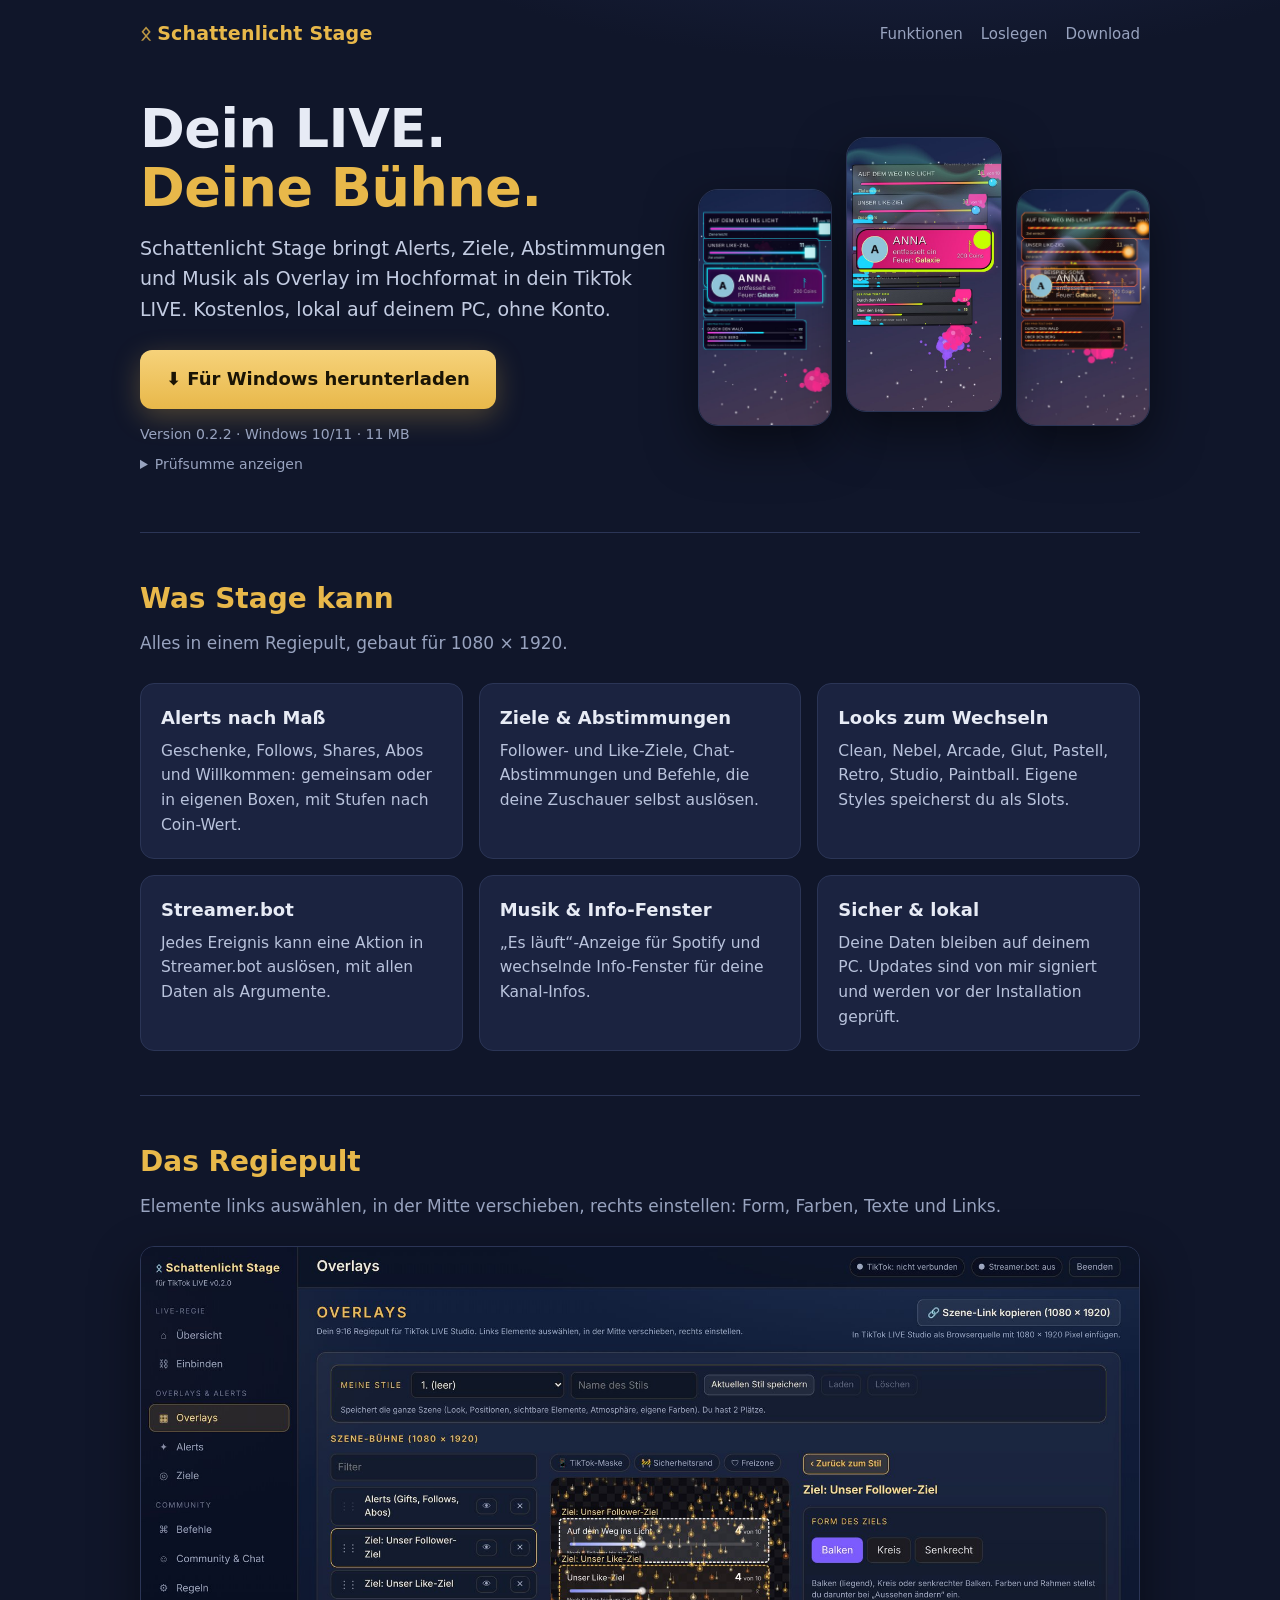
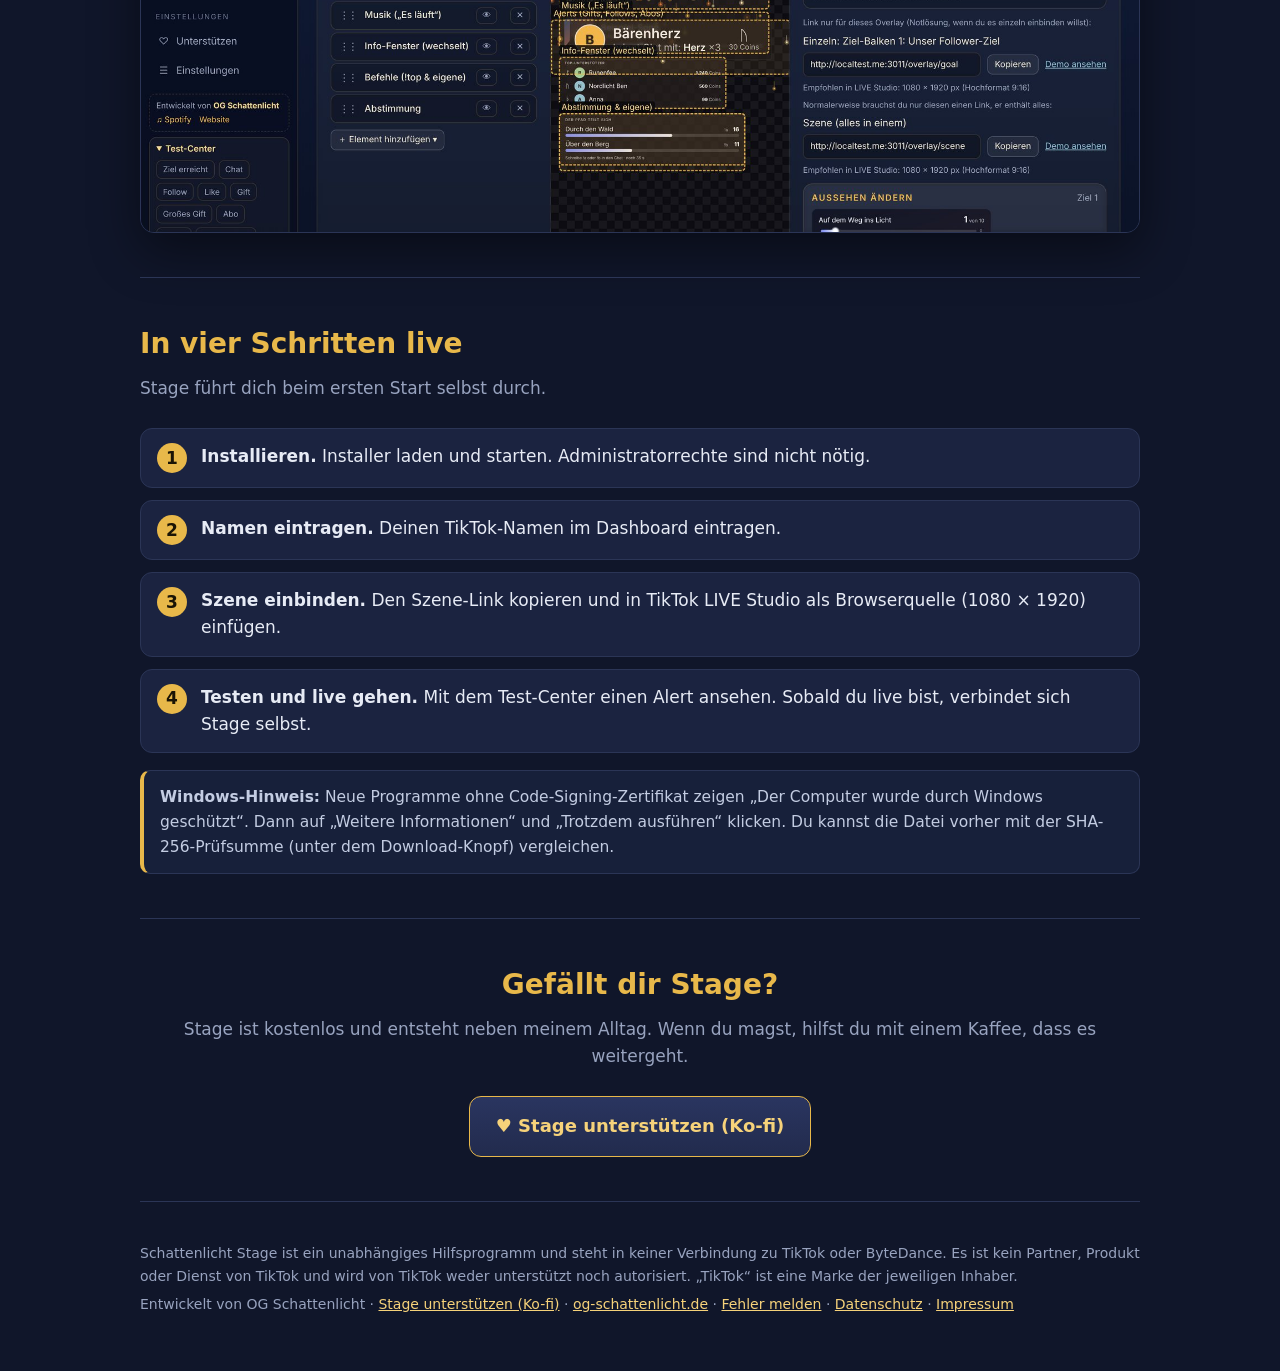
==== index.html @ 968f4478 "Version 0.2.2: Fehler-melden-Knopf Co-Authored-By: Claude Sonnet 5.5 <noreply@anthropic.com> Claude-" ====
<!doctype html>
<html lang="de">
<head>
<meta charset="utf-8">
<meta name="viewport" content="width=device-width, initial-scale=1">
<title>Schattenlicht Stage – Overlays und Alerts für dein LIVE</title>
<meta name="description" content="Schattenlicht Stage: kostenloses Regiepult für Alerts, Ziele und Overlays im Hochformat. Läuft lokal auf deinem PC.">
<link rel="icon" href="assets/favicon.ico">
<style>
:root{--bg:#10162a;--bg2:#161d33;--card:#1b2340;--line:#2b3556;--text:#e7ebf5;--mute:#98a3bf;--gold:#e8b84a;--gold2:#f6d27a}
*{box-sizing:border-box}
html{scroll-behavior:smooth}
body{margin:0;background:radial-gradient(1200px 600px at 70% -10%,#26305a 0%,transparent 60%),var(--bg);color:var(--text);font:17px/1.6 "Segoe UI",system-ui,-apple-system,Roboto,sans-serif}
a{color:var(--gold2)}
.wrap{max-width:1040px;margin:0 auto;padding:0 20px}
header.top{display:flex;align-items:center;justify-content:space-between;padding:18px 0}
.brand{font-weight:700;letter-spacing:.2px;color:var(--gold);font-size:19px;text-decoration:none}
.brand span{opacity:.8;margin-right:6px}
nav a{color:var(--mute);text-decoration:none;margin-left:18px;font-size:15px}
nav a:hover{color:var(--text)}
.hero{display:grid;grid-template-columns:1.1fr .9fr;gap:40px;align-items:center;padding:34px 0 56px}
h1{font-size:clamp(34px,5.2vw,54px);line-height:1.08;margin:0 0 16px;letter-spacing:-.5px}
h1 em{font-style:normal;color:var(--gold)}
.lead{color:#c3cce2;font-size:19px;margin:0 0 26px;max-width:34em}
.cta{display:inline-flex;align-items:center;gap:10px;padding:15px 26px;border-radius:12px;background:linear-gradient(180deg,var(--gold2),var(--gold));color:#1a1405;font-weight:700;text-decoration:none;font-size:18px;box-shadow:0 8px 28px rgba(232,184,74,.28)}
.cta:hover{filter:brightness(1.06)}
.meta{margin-top:14px;color:var(--mute);font-size:14px}
.meta code{background:#0d1224;border:1px solid var(--line);border-radius:6px;padding:1px 6px;font-size:12.5px;word-break:break-all}
details.sum{margin-top:8px}details.sum summary{cursor:pointer;color:var(--mute)}details.sum summary:hover{color:var(--text)}details.sum code{display:inline-block;margin-top:6px}
.phones{display:flex;gap:14px;justify-content:center;align-items:flex-end}
.phones img{width:31%;border-radius:20px;border:1px solid var(--line);box-shadow:0 18px 50px rgba(0,0,0,.5);display:block}
.phones img:nth-child(2){width:36%;transform:translateY(-14px)}
section{padding:44px 0;border-top:1px solid var(--line)}
h2{font-size:28px;margin:0 0 8px;color:var(--gold)}
.sub{color:var(--mute);margin:0 0 26px}
.grid{display:grid;grid-template-columns:repeat(3,1fr);gap:16px}
.card{background:var(--card);border:1px solid var(--line);border-radius:14px;padding:20px}
.card h3{margin:0 0 6px;font-size:18px}
.card p{margin:0;color:#b9c3dc;font-size:15.5px}
.shot{width:100%;border-radius:14px;border:1px solid var(--line);box-shadow:0 18px 50px rgba(0,0,0,.45);display:block}
ol.steps{counter-reset:s;list-style:none;padding:0;margin:0;display:grid;gap:12px}
ol.steps li{counter-increment:s;display:flex;gap:14px;align-items:flex-start;background:var(--card);border:1px solid var(--line);border-radius:12px;padding:14px 16px}
ol.steps li::before{content:counter(s);flex:none;width:30px;height:30px;border-radius:50%;background:var(--gold);color:#1a1405;font-weight:700;display:grid;place-items:center}
.support{text-align:center}.cta-soft{background:linear-gradient(180deg,#2a3560,#222b4d);color:var(--gold2);border:1px solid var(--gold);box-shadow:none}.cta-soft:hover{background:linear-gradient(180deg,#34406f,#2a3560)}
.note{background:#17203a;border:1px solid var(--line);border-left:4px solid var(--gold);border-radius:10px;padding:14px 16px;color:#c3cce2;font-size:15.5px}
footer{padding:34px 0 50px;border-top:1px solid var(--line);color:var(--mute);font-size:14px}
footer p{margin:6px 0}
@media(max-width:560px){nav{display:none}.brand{white-space:nowrap}}
@media(max-width:820px){.hero{grid-template-columns:1fr}.grid{grid-template-columns:1fr}nav a{margin-left:12px}.phones{margin-top:8px}}
</style>
</head>
<body>
<div class="wrap">
<header class="top"><a class="brand" href="#"><span>ᛟ</span>Schattenlicht Stage</a>
<nav><a href="#funktionen">Funktionen</a><a href="#start">Loslegen</a><a href="#download">Download</a></nav></header>

<div class="hero">
 <div>
  <h1>Dein LIVE.<br><em>Deine Bühne.</em></h1>
  <p class="lead">Schattenlicht Stage bringt Alerts, Ziele, Abstimmungen und Musik als Overlay im Hochformat in dein TikTok LIVE. Kostenlos, lokal auf deinem PC, ohne Konto.</p>
  <a class="cta" id="download" href="download/Setup-Schattenlicht-Stage.exe">⬇ Für Windows herunterladen</a>
  <div class="meta">Version 0.2.2 · Windows 10/11 · 11 MB
   <details class="sum"><summary>Prüfsumme anzeigen</summary>SHA-256 des Installers:<br><code>d0f3d715ba27522481bd5e116709ba137769896f76ead4a938204bc43ef4aa60</code></details></div>
 </div>
 <div class="phones" aria-label="Beispiel-Looks">
  <img src="assets/arcade.jpg" alt="Look Arcade mit Geschenk-Alert" loading="lazy">
  <img src="assets/paintball.jpg" alt="Look Paintball mit Farbspritzern" loading="lazy">
  <img src="assets/glut.jpg" alt="Look Glut mit Geschenk-Alert" loading="lazy">
 </div>
</div>

<section id="funktionen">
 <h2>Was Stage kann</h2>
 <p class="sub">Alles in einem Regiepult, gebaut für 1080 × 1920.</p>
 <div class="grid">
  <div class="card"><h3>Alerts nach Maß</h3><p>Geschenke, Follows, Shares, Abos und Willkommen: gemeinsam oder in eigenen Boxen, mit Stufen nach Coin-Wert.</p></div>
  <div class="card"><h3>Ziele &amp; Abstimmungen</h3><p>Follower- und Like-Ziele, Chat-Abstimmungen und Befehle, die deine Zuschauer selbst auslösen.</p></div>
  <div class="card"><h3>Looks zum Wechseln</h3><p>Clean, Nebel, Arcade, Glut, Pastell, Retro, Studio, Paintball. Eigene Styles speicherst du als Slots.</p></div>
  <div class="card"><h3>Streamer.bot</h3><p>Jedes Ereignis kann eine Aktion in Streamer.bot auslösen, mit allen Daten als Argumente.</p></div>
  <div class="card"><h3>Musik &amp; Info-Fenster</h3><p>„Es läuft“-Anzeige für Spotify und wechselnde Info-Fenster für deine Kanal-Infos.</p></div>
  <div class="card"><h3>Sicher &amp; lokal</h3><p>Deine Daten bleiben auf deinem PC. Updates sind von mir signiert und werden vor der Installation geprüft.</p></div>
 </div>
</section>

<section>
 <h2>Das Regiepult</h2>
 <p class="sub">Elemente links auswählen, in der Mitte verschieben, rechts einstellen: Form, Farben, Texte und Links.</p>
 <img class="shot" src="assets/dashboard.jpg" alt="Das Dashboard von Schattenlicht Stage" loading="lazy">
</section>

<section id="start">
 <h2>In vier Schritten live</h2>
 <p class="sub">Stage führt dich beim ersten Start selbst durch.</p>
 <ol class="steps">
  <li><div><b>Installieren.</b> Installer laden und starten. Administratorrechte sind nicht nötig.</div></li>
  <li><div><b>Namen eintragen.</b> Deinen TikTok-Namen im Dashboard eintragen.</div></li>
  <li><div><b>Szene einbinden.</b> Den Szene-Link kopieren und in TikTok LIVE Studio als Browserquelle (1080 × 1920) einfügen.</div></li>
  <li><div><b>Testen und live gehen.</b> Mit dem Test-Center einen Alert ansehen. Sobald du live bist, verbindet sich Stage selbst.</div></li>
 </ol>
 <p></p>
 <div class="note"><b>Windows-Hinweis:</b> Neue Programme ohne Code-Signing-Zertifikat zeigen „Der Computer wurde durch Windows geschützt“. Dann auf „Weitere Informationen“ und „Trotzdem ausführen“ klicken. Du kannst die Datei vorher mit der SHA-256-Prüfsumme (unter dem Download-Knopf) vergleichen.</div>
</section>

<section class="support">
 <h2>Gefällt dir Stage?</h2>
 <p class="sub">Stage ist kostenlos und entsteht neben meinem Alltag. Wenn du magst, hilfst du mit einem Kaffee, dass es weitergeht.</p>
 <a class="cta cta-soft" href="https://ko-fi.com/ogschattenlicht" target="_blank" rel="noopener">♥ Stage unterstützen (Ko-fi)</a>
</section>

<footer>
 <p>Schattenlicht Stage ist ein unabhängiges Hilfsprogramm und steht in keiner Verbindung zu TikTok oder ByteDance. Es ist kein Partner, Produkt oder Dienst von TikTok und wird von TikTok weder unterstützt noch autorisiert. „TikTok“ ist eine Marke der jeweiligen Inhaber.</p>
 <p>Entwickelt von OG Schattenlicht · <a href="https://ko-fi.com/ogschattenlicht">Stage unterstützen (Ko-fi)</a> · <a href="https://og-schattenlicht.de">og-schattenlicht.de</a> · <a href="melden.html">Fehler melden</a> · <a href="datenschutz.html">Datenschutz</a> · <a href="https://og-schattenlicht.de/impressum">Impressum</a></p>
</footer>
</div>
</body>
</html>
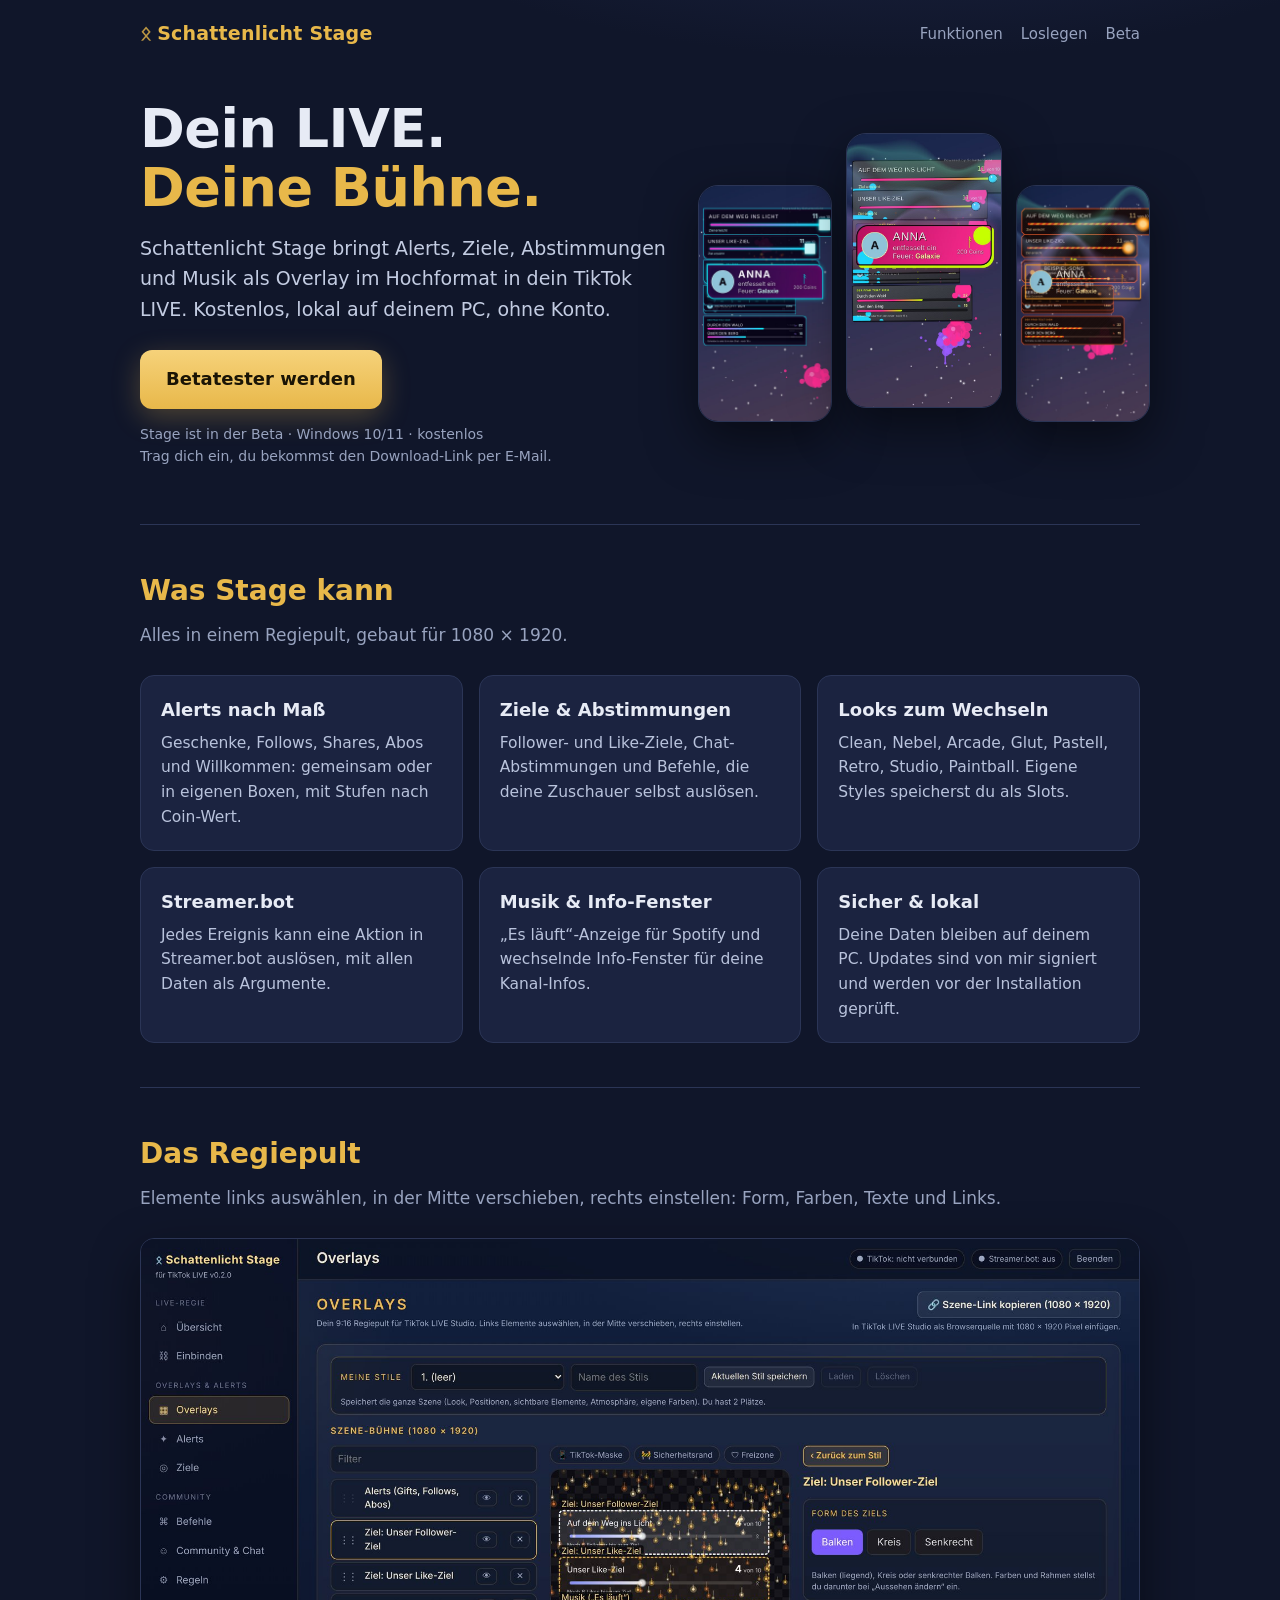
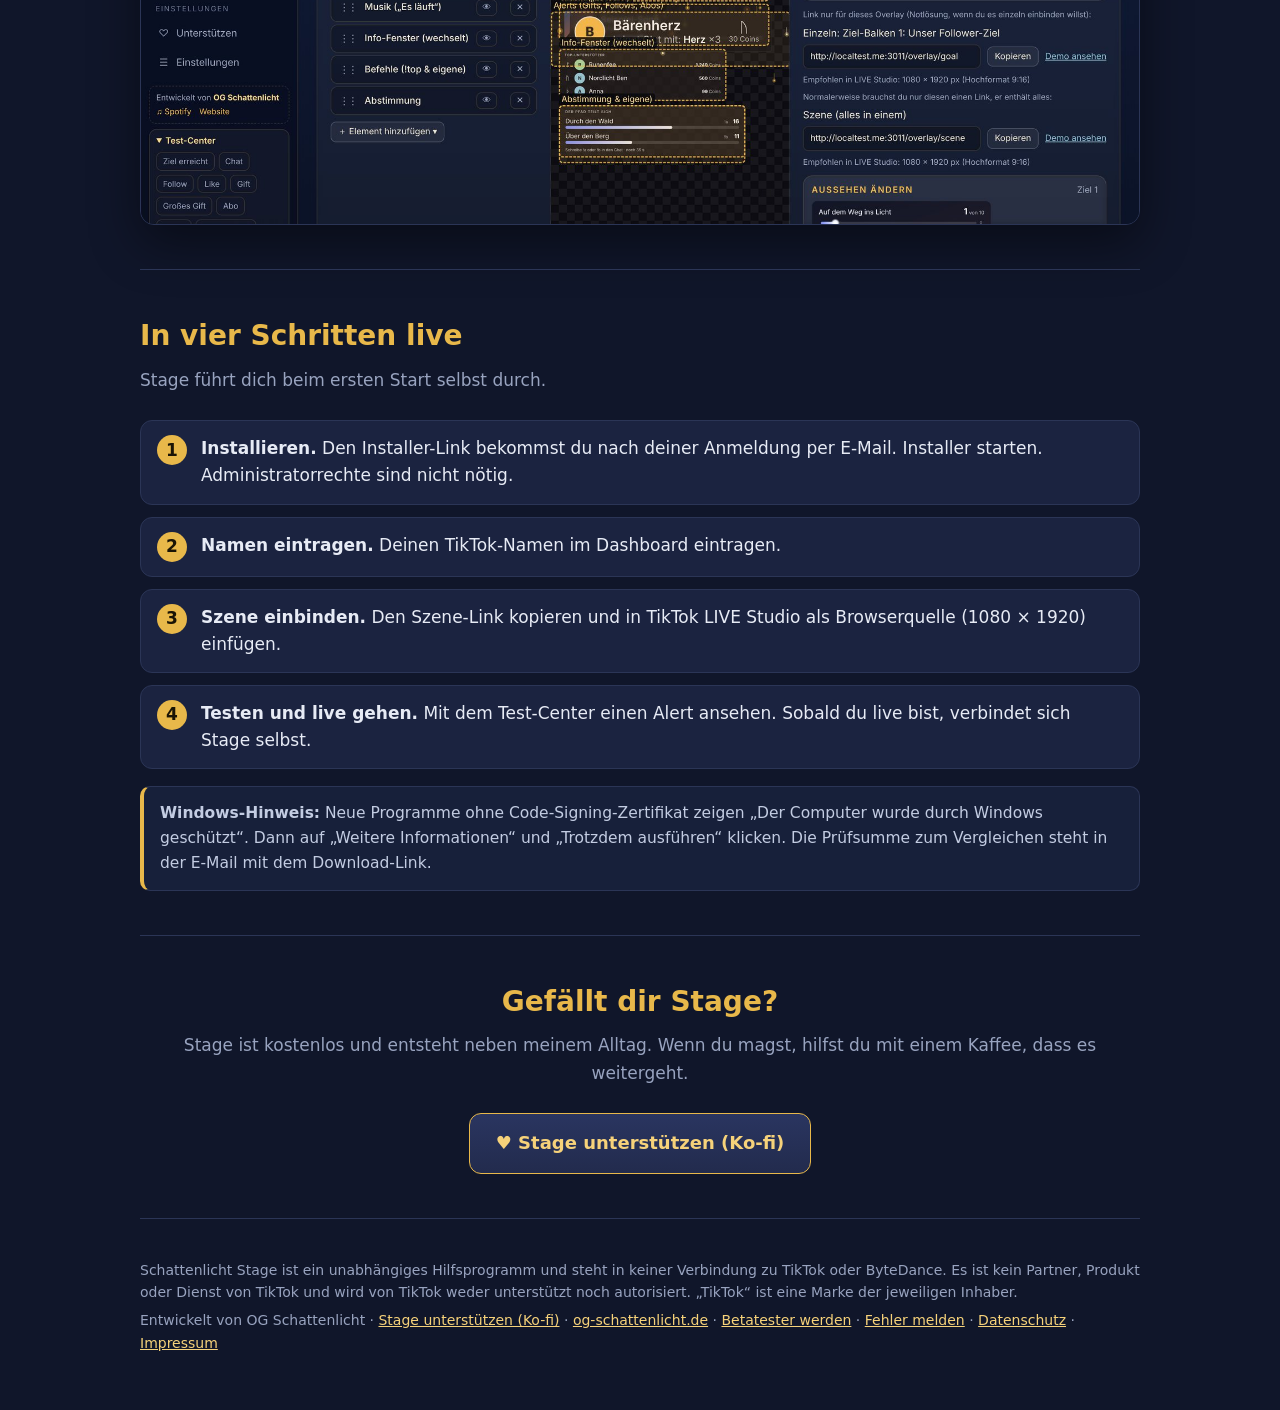
==== commit 6f797544: "Beta-Anmeldung statt offenem Download Co-Authored-By: Claude Sonnet 5.5 <noreply@anthropic.com> Clau" ====
--- a/index.html
+++ b/index.html
@@ -52,15 +52,14 @@
 <body>
 <div class="wrap">
 <header class="top"><a class="brand" href="#"><span>ᛟ</span>Schattenlicht Stage</a>
-<nav><a href="#funktionen">Funktionen</a><a href="#start">Loslegen</a><a href="#download">Download</a></nav></header>
+<nav><a href="#funktionen">Funktionen</a><a href="#start">Loslegen</a><a href="beta.html">Beta</a></nav></header>
 
 <div class="hero">
  <div>
   <h1>Dein LIVE.<br><em>Deine Bühne.</em></h1>
   <p class="lead">Schattenlicht Stage bringt Alerts, Ziele, Abstimmungen und Musik als Overlay im Hochformat in dein TikTok LIVE. Kostenlos, lokal auf deinem PC, ohne Konto.</p>
-  <a class="cta" id="download" href="download/Setup-Schattenlicht-Stage.exe">⬇ Für Windows herunterladen</a>
-  <div class="meta">Version 0.2.2 · Windows 10/11 · 11 MB
-   <details class="sum"><summary>Prüfsumme anzeigen</summary>SHA-256 des Installers:<br><code>d0f3d715ba27522481bd5e116709ba137769896f76ead4a938204bc43ef4aa60</code></details></div>
+  <a class="cta" id="download" href="beta.html">Betatester werden</a>
+  <div class="meta">Stage ist in der Beta · Windows 10/11 · kostenlos<br>Trag dich ein, du bekommst den Download-Link per E-Mail.</div>
  </div>
  <div class="phones" aria-label="Beispiel-Looks">
   <img src="assets/arcade.jpg" alt="Look Arcade mit Geschenk-Alert" loading="lazy">
@@ -92,13 +91,13 @@
  <h2>In vier Schritten live</h2>
  <p class="sub">Stage führt dich beim ersten Start selbst durch.</p>
  <ol class="steps">
-  <li><div><b>Installieren.</b> Installer laden und starten. Administratorrechte sind nicht nötig.</div></li>
+  <li><div><b>Installieren.</b> Den Installer-Link bekommst du nach deiner Anmeldung per E-Mail. Installer starten. Administratorrechte sind nicht nötig.</div></li>
   <li><div><b>Namen eintragen.</b> Deinen TikTok-Namen im Dashboard eintragen.</div></li>
   <li><div><b>Szene einbinden.</b> Den Szene-Link kopieren und in TikTok LIVE Studio als Browserquelle (1080 × 1920) einfügen.</div></li>
   <li><div><b>Testen und live gehen.</b> Mit dem Test-Center einen Alert ansehen. Sobald du live bist, verbindet sich Stage selbst.</div></li>
  </ol>
  <p></p>
- <div class="note"><b>Windows-Hinweis:</b> Neue Programme ohne Code-Signing-Zertifikat zeigen „Der Computer wurde durch Windows geschützt“. Dann auf „Weitere Informationen“ und „Trotzdem ausführen“ klicken. Du kannst die Datei vorher mit der SHA-256-Prüfsumme (unter dem Download-Knopf) vergleichen.</div>
+ <div class="note"><b>Windows-Hinweis:</b> Neue Programme ohne Code-Signing-Zertifikat zeigen „Der Computer wurde durch Windows geschützt“. Dann auf „Weitere Informationen“ und „Trotzdem ausführen“ klicken. Die Prüfsumme zum Vergleichen steht in der E-Mail mit dem Download-Link.</div>
 </section>
 
 <section class="support">
@@ -109,7 +108,7 @@
 
 <footer>
  <p>Schattenlicht Stage ist ein unabhängiges Hilfsprogramm und steht in keiner Verbindung zu TikTok oder ByteDance. Es ist kein Partner, Produkt oder Dienst von TikTok und wird von TikTok weder unterstützt noch autorisiert. „TikTok“ ist eine Marke der jeweiligen Inhaber.</p>
- <p>Entwickelt von OG Schattenlicht · <a href="https://ko-fi.com/ogschattenlicht">Stage unterstützen (Ko-fi)</a> · <a href="https://og-schattenlicht.de">og-schattenlicht.de</a> · <a href="melden.html">Fehler melden</a> · <a href="datenschutz.html">Datenschutz</a> · <a href="https://og-schattenlicht.de/impressum">Impressum</a></p>
+ <p>Entwickelt von OG Schattenlicht · <a href="https://ko-fi.com/ogschattenlicht">Stage unterstützen (Ko-fi)</a> · <a href="https://og-schattenlicht.de">og-schattenlicht.de</a> · <a href="beta.html">Betatester werden</a> · <a href="melden.html">Fehler melden</a> · <a href="datenschutz.html">Datenschutz</a> · <a href="https://og-schattenlicht.de/impressum">Impressum</a></p>
 </footer>
 </div>
 </body>
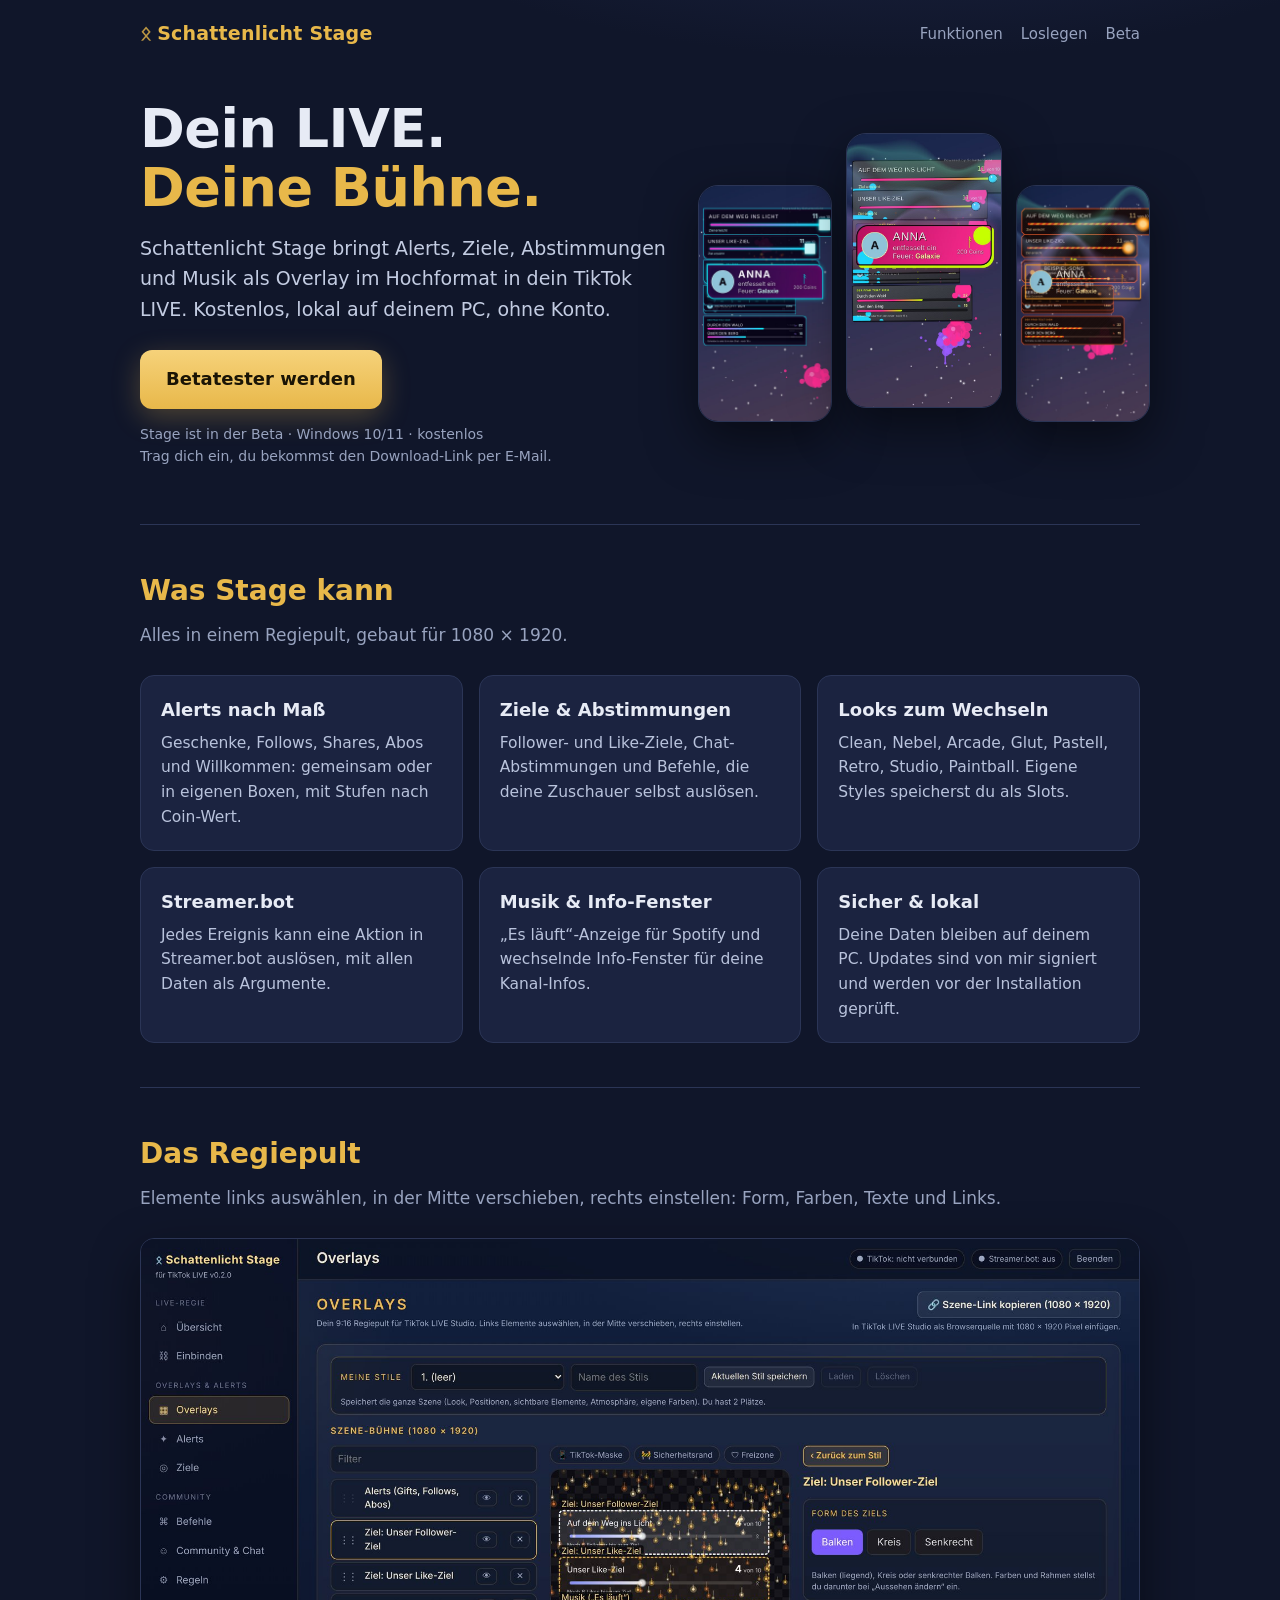
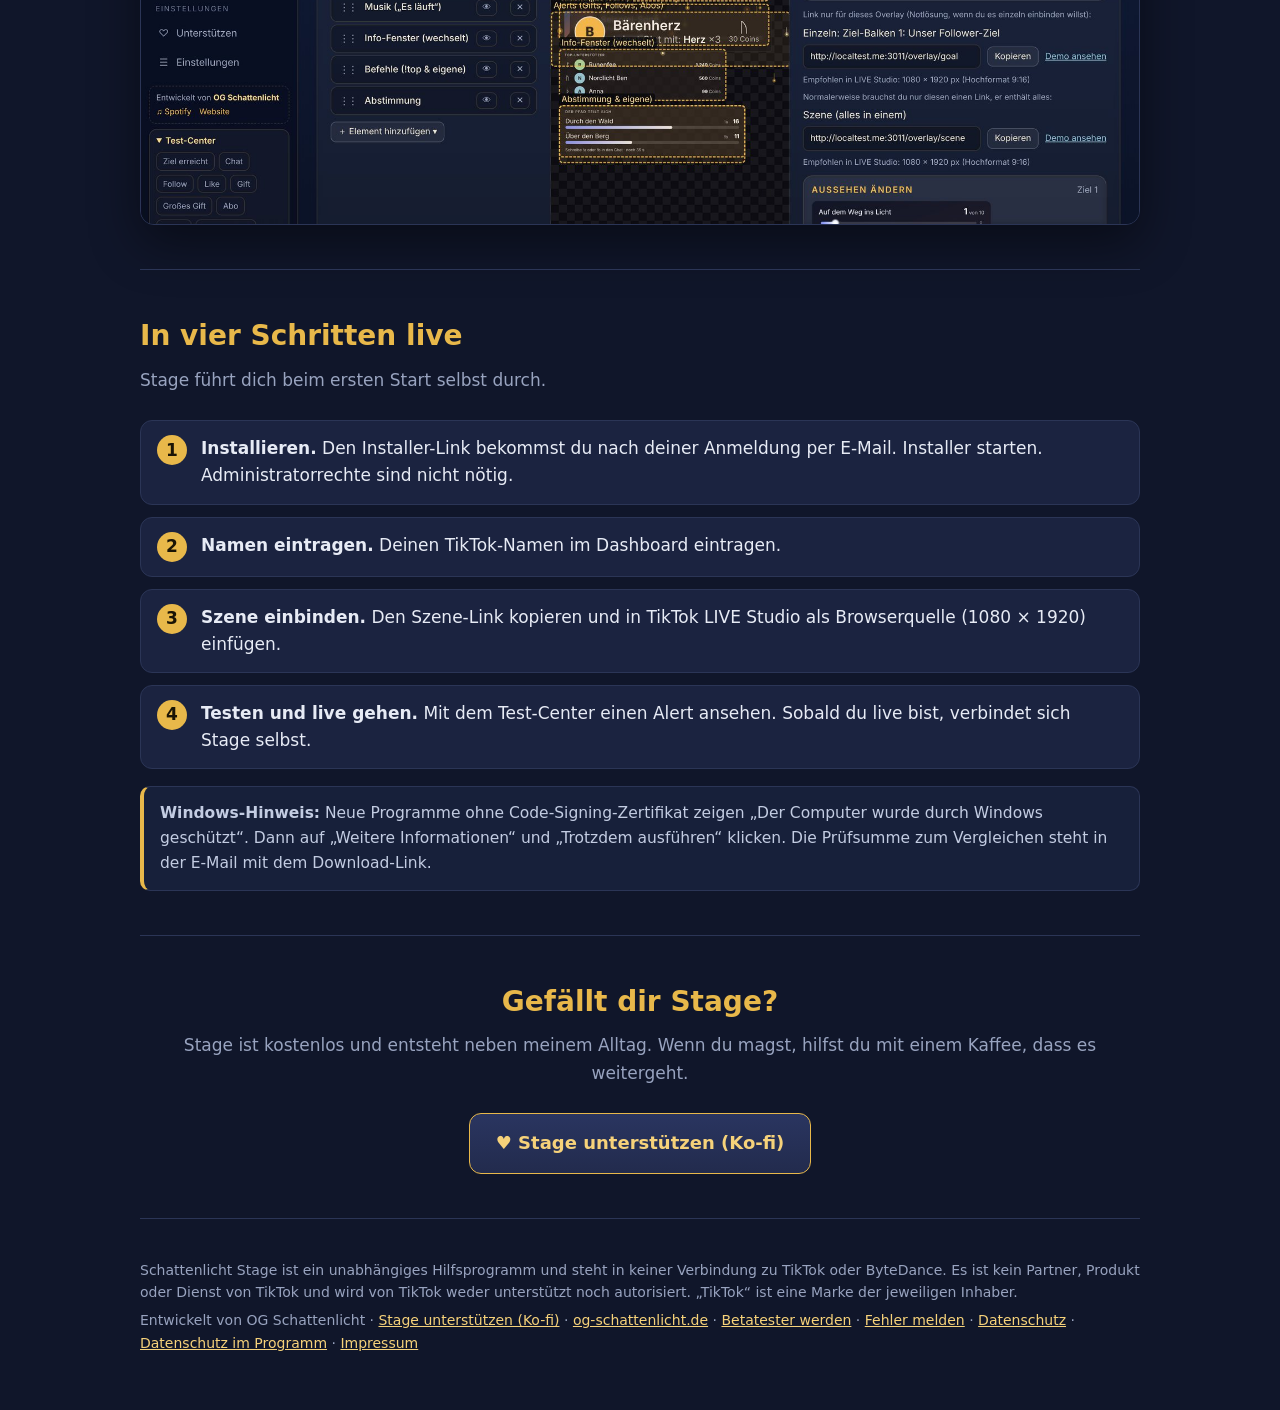
==== commit e77a0c4c: "Datenschutz im Programm: eigene Seite, Verlinkung Co-Authored-By: Claude Sonnet 5.5 <noreply@anthrop" ====
--- a/index.html
+++ b/index.html
@@ -108,7 +108,7 @@
 
 <footer>
  <p>Schattenlicht Stage ist ein unabhängiges Hilfsprogramm und steht in keiner Verbindung zu TikTok oder ByteDance. Es ist kein Partner, Produkt oder Dienst von TikTok und wird von TikTok weder unterstützt noch autorisiert. „TikTok“ ist eine Marke der jeweiligen Inhaber.</p>
- <p>Entwickelt von OG Schattenlicht · <a href="https://ko-fi.com/ogschattenlicht">Stage unterstützen (Ko-fi)</a> · <a href="https://og-schattenlicht.de">og-schattenlicht.de</a> · <a href="beta.html">Betatester werden</a> · <a href="melden.html">Fehler melden</a> · <a href="datenschutz.html">Datenschutz</a> · <a href="https://og-schattenlicht.de/impressum">Impressum</a></p>
+ <p>Entwickelt von OG Schattenlicht · <a href="https://ko-fi.com/ogschattenlicht">Stage unterstützen (Ko-fi)</a> · <a href="https://og-schattenlicht.de">og-schattenlicht.de</a> · <a href="beta.html">Betatester werden</a> · <a href="melden.html">Fehler melden</a> · <a href="datenschutz.html">Datenschutz</a> · <a href="programm-datenschutz.html">Datenschutz im Programm</a> · <a href="https://og-schattenlicht.de/impressum">Impressum</a></p>
 </footer>
 </div>
 </body>
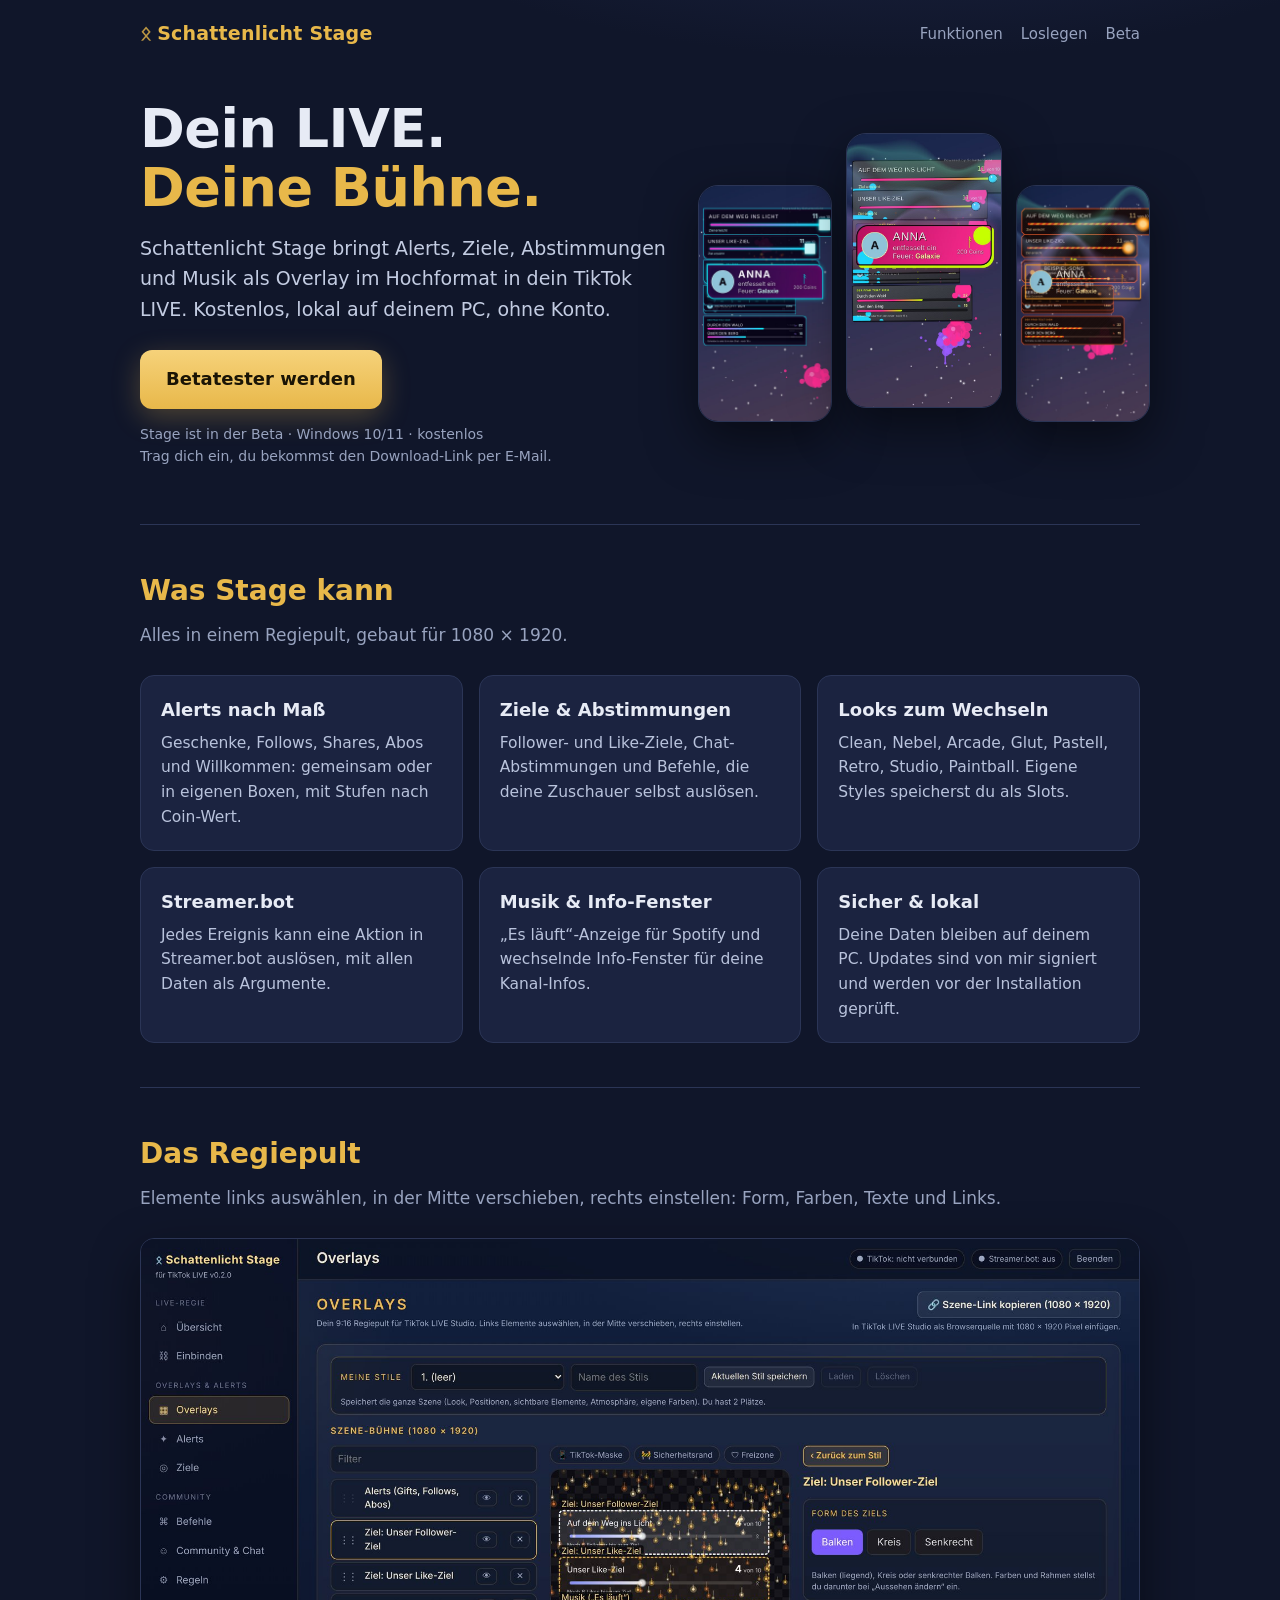
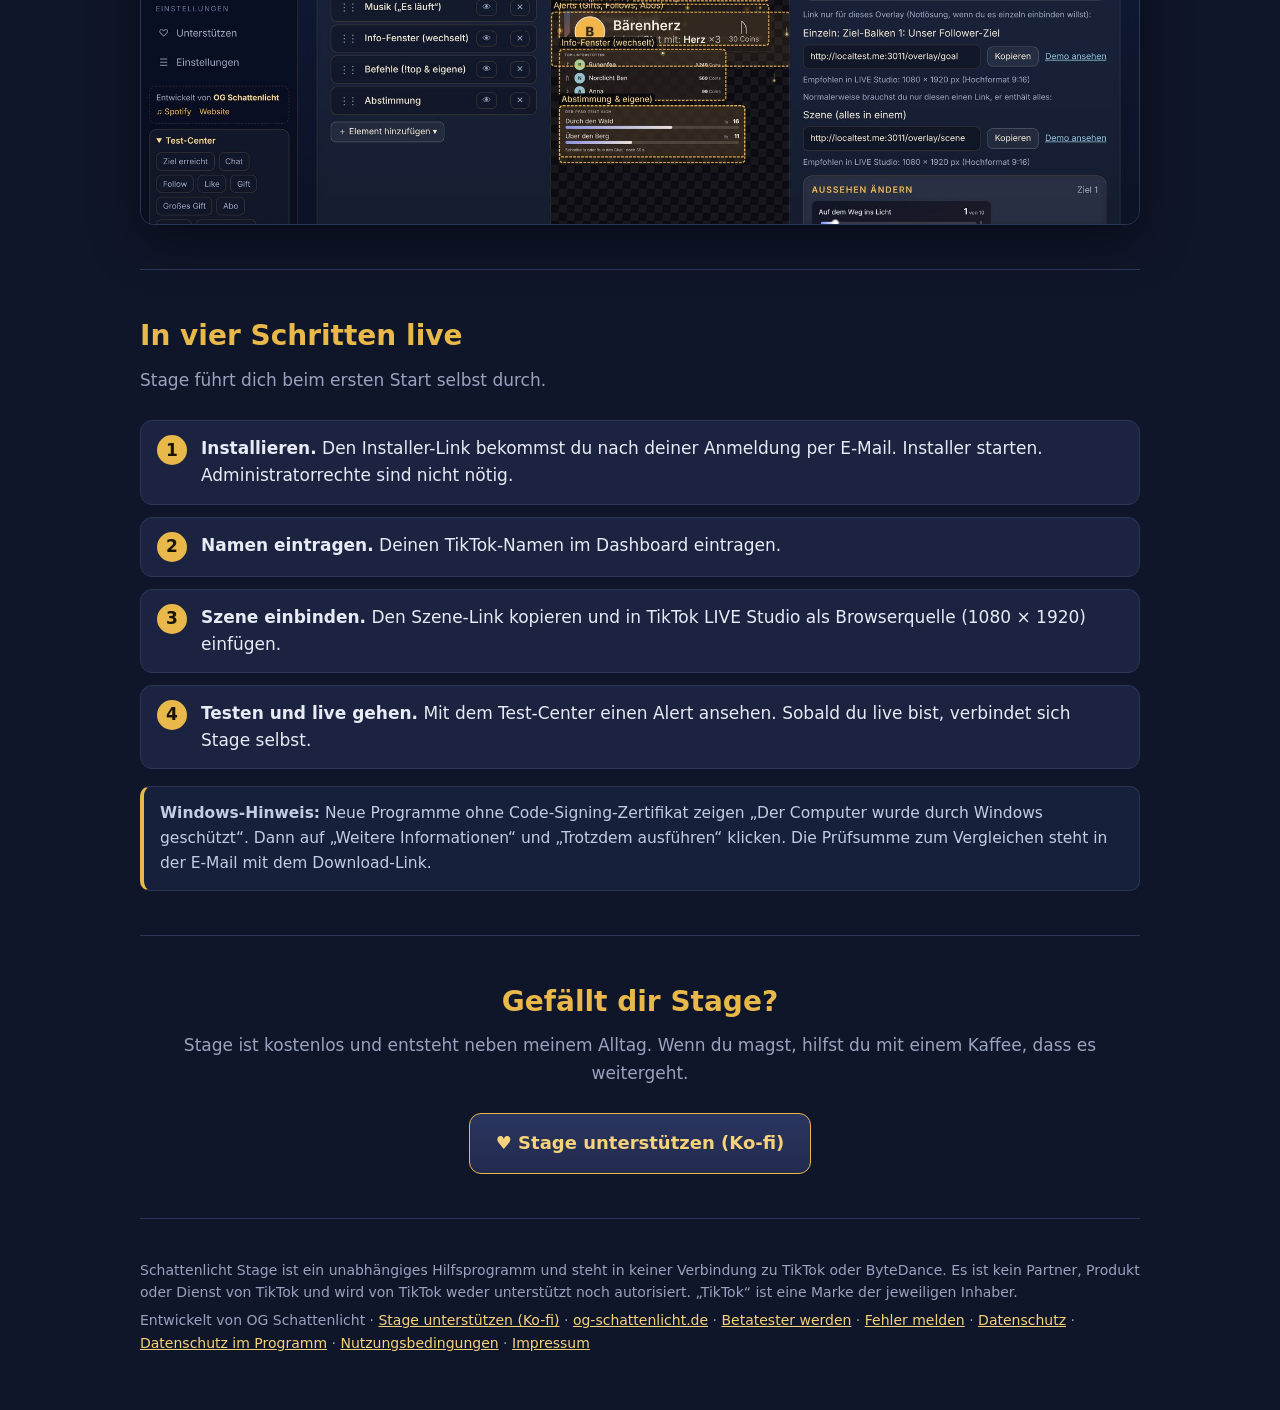
==== commit 70030ad4: "Nutzungsbedingungen, Rechtsgrundlagen und Sicherheit in den Programm-Datenschutz Co-Authored-By: Cla" ====
--- a/index.html
+++ b/index.html
@@ -108,7 +108,7 @@
 
 <footer>
  <p>Schattenlicht Stage ist ein unabhängiges Hilfsprogramm und steht in keiner Verbindung zu TikTok oder ByteDance. Es ist kein Partner, Produkt oder Dienst von TikTok und wird von TikTok weder unterstützt noch autorisiert. „TikTok“ ist eine Marke der jeweiligen Inhaber.</p>
- <p>Entwickelt von OG Schattenlicht · <a href="https://ko-fi.com/ogschattenlicht">Stage unterstützen (Ko-fi)</a> · <a href="https://og-schattenlicht.de">og-schattenlicht.de</a> · <a href="beta.html">Betatester werden</a> · <a href="melden.html">Fehler melden</a> · <a href="datenschutz.html">Datenschutz</a> · <a href="programm-datenschutz.html">Datenschutz im Programm</a> · <a href="https://og-schattenlicht.de/impressum">Impressum</a></p>
+ <p>Entwickelt von OG Schattenlicht · <a href="https://ko-fi.com/ogschattenlicht">Stage unterstützen (Ko-fi)</a> · <a href="https://og-schattenlicht.de">og-schattenlicht.de</a> · <a href="beta.html">Betatester werden</a> · <a href="melden.html">Fehler melden</a> · <a href="datenschutz.html">Datenschutz</a> · <a href="programm-datenschutz.html">Datenschutz im Programm</a> · <a href="nutzungsbedingungen.html">Nutzungsbedingungen</a> · <a href="https://og-schattenlicht.de/impressum">Impressum</a></p>
 </footer>
 </div>
 </body>
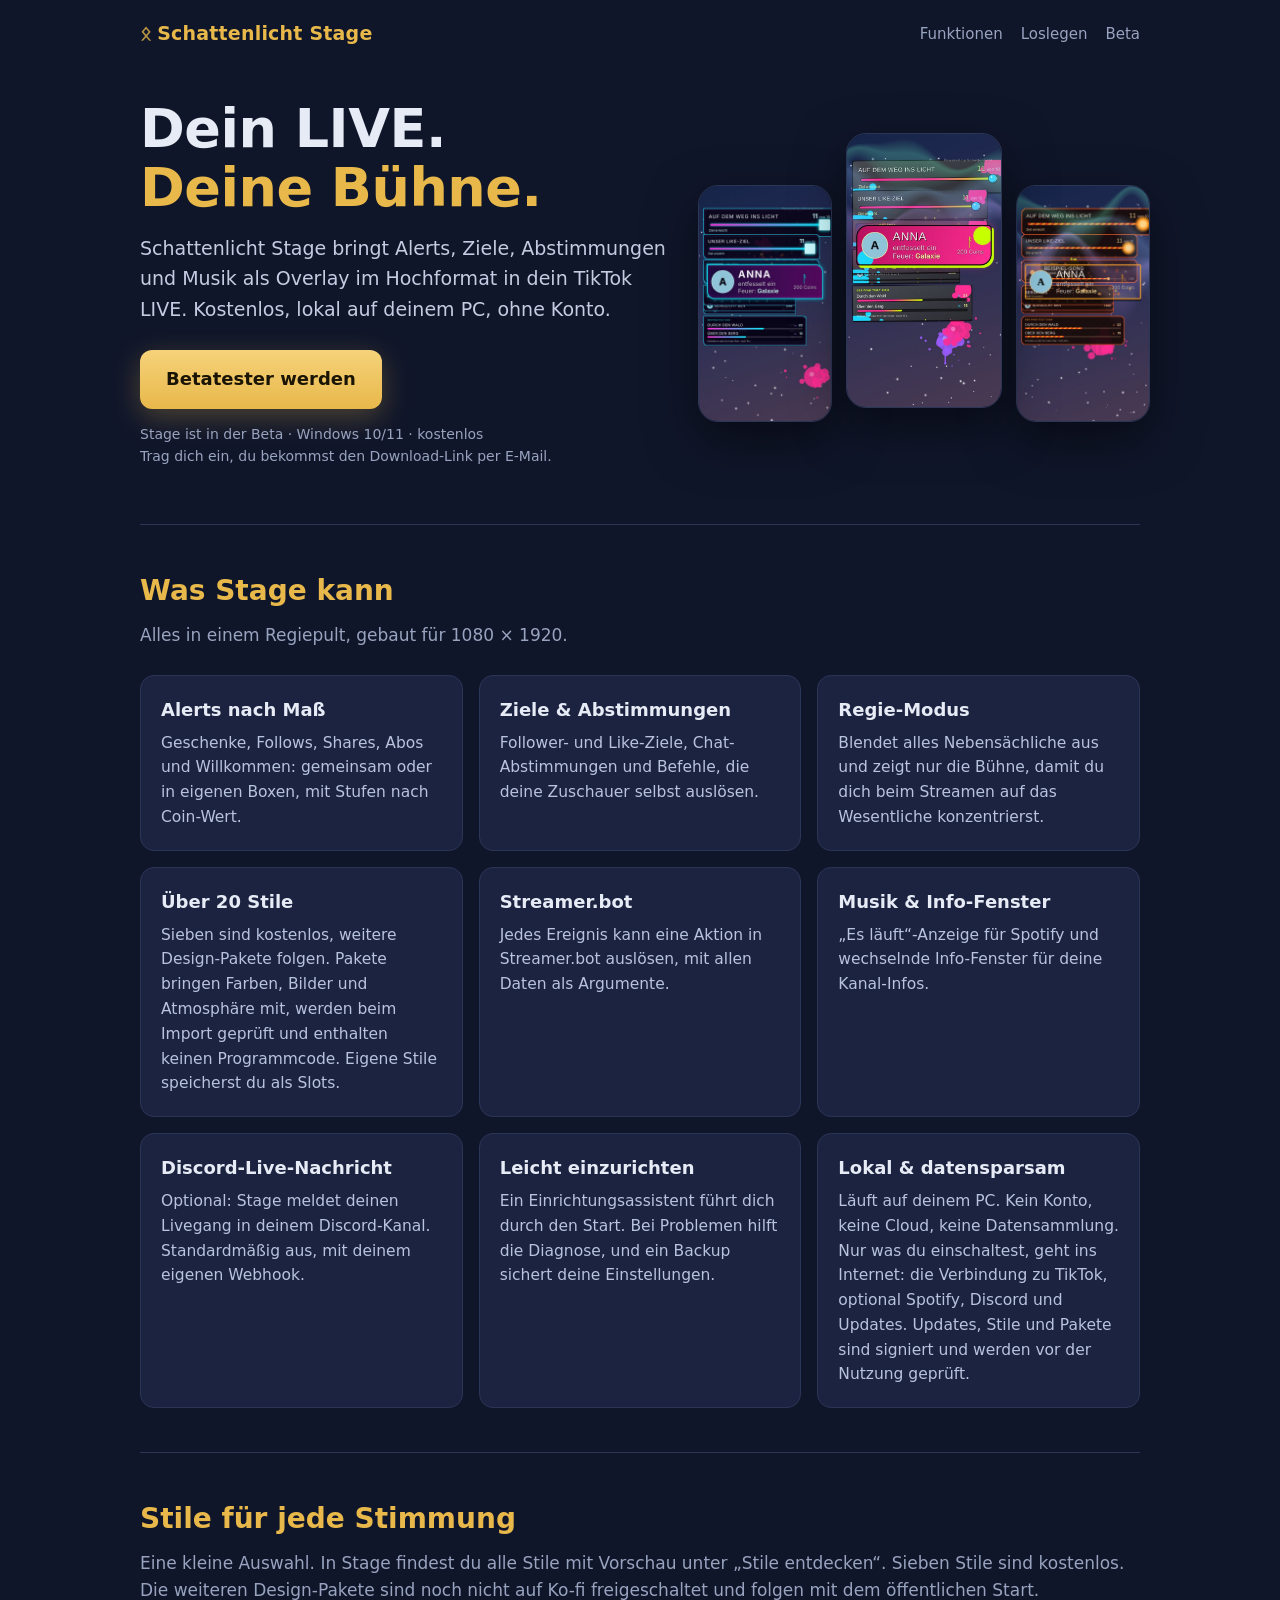
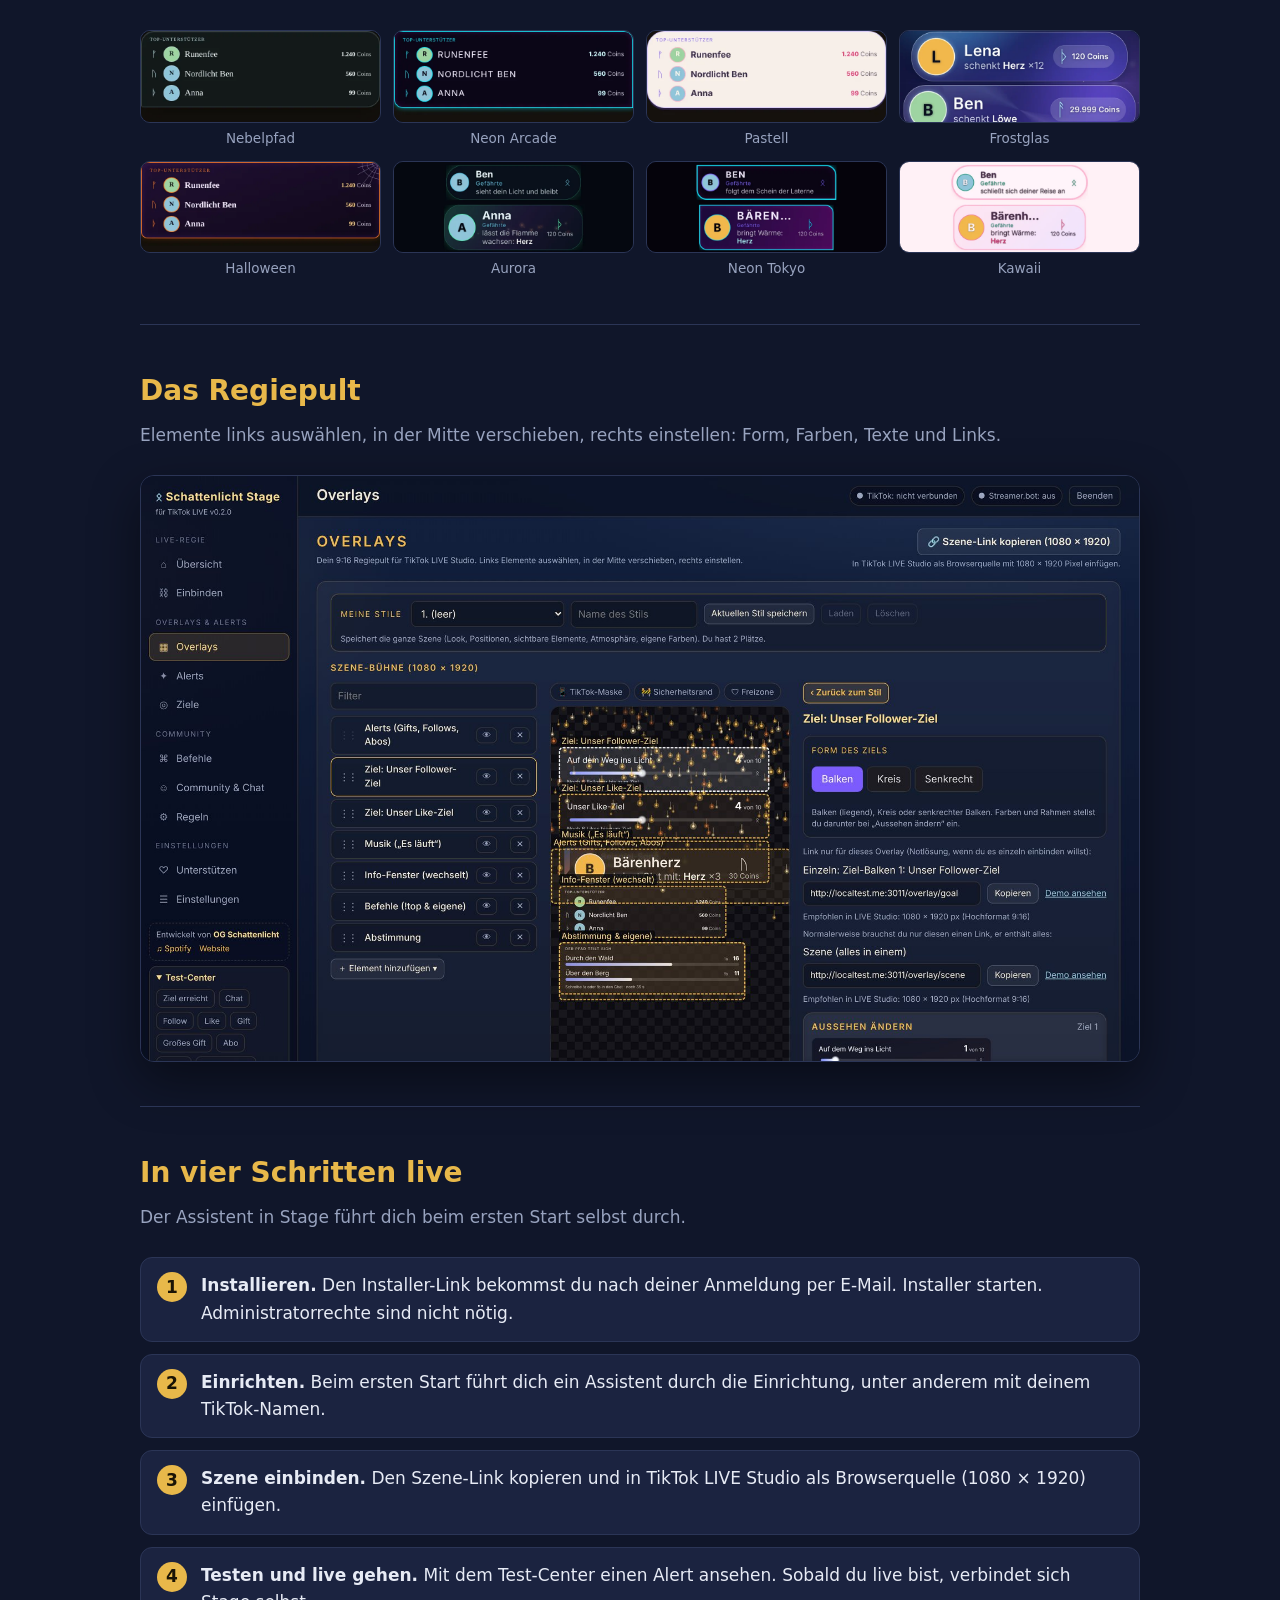
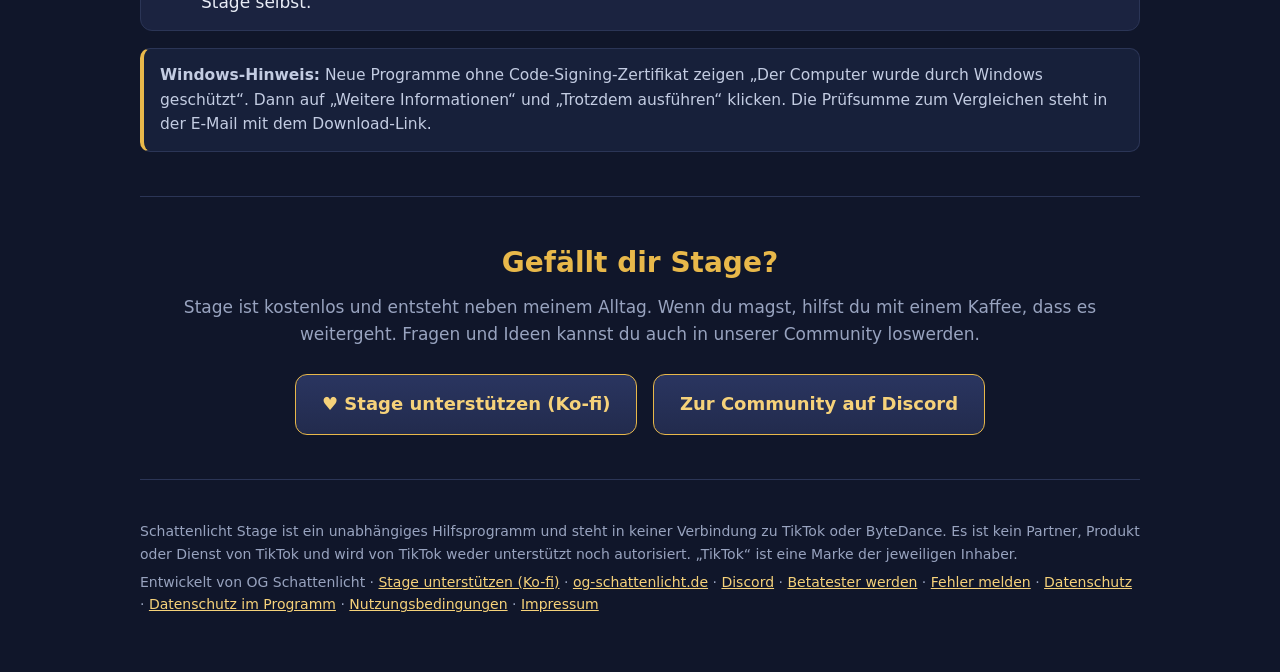
==== commit 18f31d14: "Startseite auf Stand 0.4.5 bringen Neue Funktionskarten (Regie-Modus, Stile, Discord-Live-Nachricht," ====
--- a/index.html
+++ b/index.html
@@ -4,7 +4,7 @@
 <meta charset="utf-8">
 <meta name="viewport" content="width=device-width, initial-scale=1">
 <title>Schattenlicht Stage – Overlays und Alerts für dein LIVE</title>
-<meta name="description" content="Schattenlicht Stage: kostenloses Regiepult für Alerts, Ziele und Overlays im Hochformat. Läuft lokal auf deinem PC.">
+<meta name="description" content="Schattenlicht Stage: kostenloses Regiepult für Alerts, Ziele, Regie-Modus und über 20 Stile im Hochformat. Läuft lokal auf deinem PC, ohne Konto.">
 <link rel="icon" href="assets/favicon.ico">
 <style>
 :root{--bg:#10162a;--bg2:#161d33;--card:#1b2340;--line:#2b3556;--text:#e7ebf5;--mute:#98a3bf;--gold:#e8b84a;--gold2:#f6d27a}
@@ -41,12 +41,13 @@
 ol.steps{counter-reset:s;list-style:none;padding:0;margin:0;display:grid;gap:12px}
 ol.steps li{counter-increment:s;display:flex;gap:14px;align-items:flex-start;background:var(--card);border:1px solid var(--line);border-radius:12px;padding:14px 16px}
 ol.steps li::before{content:counter(s);flex:none;width:30px;height:30px;border-radius:50%;background:var(--gold);color:#1a1405;font-weight:700;display:grid;place-items:center}
-.support{text-align:center}.cta-soft{background:linear-gradient(180deg,#2a3560,#222b4d);color:var(--gold2);border:1px solid var(--gold);box-shadow:none}.cta-soft:hover{background:linear-gradient(180deg,#34406f,#2a3560)}
+.gal{display:grid;grid-template-columns:repeat(4,1fr);gap:12px}.gal figure{margin:0}.gal img{width:100%;border-radius:10px;border:1px solid var(--line);display:block;aspect-ratio:680/260;object-fit:cover}.gal figcaption{font-size:13.5px;color:var(--mute);margin-top:5px;text-align:center}
+.support{text-align:center}.support .cta+.cta{margin-left:10px}.cta-soft{background:linear-gradient(180deg,#2a3560,#222b4d);color:var(--gold2);border:1px solid var(--gold);box-shadow:none}.cta-soft:hover{background:linear-gradient(180deg,#34406f,#2a3560)}
 .note{background:#17203a;border:1px solid var(--line);border-left:4px solid var(--gold);border-radius:10px;padding:14px 16px;color:#c3cce2;font-size:15.5px}
 footer{padding:34px 0 50px;border-top:1px solid var(--line);color:var(--mute);font-size:14px}
 footer p{margin:6px 0}
 @media(max-width:560px){nav{display:none}.brand{white-space:nowrap}}
-@media(max-width:820px){.hero{grid-template-columns:1fr}.grid{grid-template-columns:1fr}nav a{margin-left:12px}.phones{margin-top:8px}}
+@media(max-width:820px){.gal{grid-template-columns:repeat(2,1fr)}.support .cta+.cta{margin:12px 0 0}.hero{grid-template-columns:1fr}.grid{grid-template-columns:1fr}nav a{margin-left:12px}.phones{margin-top:8px}}
 </style>
 </head>
 <body>
@@ -74,10 +75,28 @@
  <div class="grid">
   <div class="card"><h3>Alerts nach Maß</h3><p>Geschenke, Follows, Shares, Abos und Willkommen: gemeinsam oder in eigenen Boxen, mit Stufen nach Coin-Wert.</p></div>
   <div class="card"><h3>Ziele &amp; Abstimmungen</h3><p>Follower- und Like-Ziele, Chat-Abstimmungen und Befehle, die deine Zuschauer selbst auslösen.</p></div>
-  <div class="card"><h3>Looks zum Wechseln</h3><p>Clean, Nebel, Arcade, Glut, Pastell, Retro, Studio, Paintball. Eigene Styles speicherst du als Slots.</p></div>
+  <div class="card"><h3>Regie-Modus</h3><p>Blendet alles Nebensächliche aus und zeigt nur die Bühne, damit du dich beim Streamen auf das Wesentliche konzentrierst.</p></div>
+  <div class="card"><h3>Über 20 Stile</h3><p>Sieben sind kostenlos, weitere Design-Pakete folgen. Pakete bringen Farben, Bilder und Atmosphäre mit, werden beim Import geprüft und enthalten keinen Programmcode. Eigene Stile speicherst du als Slots.</p></div>
   <div class="card"><h3>Streamer.bot</h3><p>Jedes Ereignis kann eine Aktion in Streamer.bot auslösen, mit allen Daten als Argumente.</p></div>
   <div class="card"><h3>Musik &amp; Info-Fenster</h3><p>„Es läuft“-Anzeige für Spotify und wechselnde Info-Fenster für deine Kanal-Infos.</p></div>
-  <div class="card"><h3>Sicher &amp; lokal</h3><p>Deine Daten bleiben auf deinem PC. Updates sind von mir signiert und werden vor der Installation geprüft.</p></div>
+  <div class="card"><h3>Discord-Live-Nachricht</h3><p>Optional: Stage meldet deinen Livegang in deinem Discord-Kanal. Standardmäßig aus, mit deinem eigenen Webhook.</p></div>
+  <div class="card"><h3>Leicht einzurichten</h3><p>Ein Einrichtungsassistent führt dich durch den Start. Bei Problemen hilft die Diagnose, und ein Backup sichert deine Einstellungen.</p></div>
+  <div class="card"><h3>Lokal &amp; datensparsam</h3><p>Läuft auf deinem PC. Kein Konto, keine Cloud, keine Datensammlung. Nur was du einschaltest, geht ins Internet: die Verbindung zu TikTok, optional Spotify, Discord und Updates. Updates, Stile und Pakete sind signiert und werden vor der Nutzung geprüft.</p></div>
+ </div>
+</section>
+
+<section id="stile">
+ <h2>Stile für jede Stimmung</h2>
+ <p class="sub">Eine kleine Auswahl. In Stage findest du alle Stile mit Vorschau unter „Stile entdecken“. Sieben Stile sind kostenlos. Die weiteren Design-Pakete sind noch nicht auf Ko-fi freigeschaltet und folgen mit dem öffentlichen Start.</p>
+ <div class="gal">
+  <figure><img src="katalog/vorschau/sl-nebel-c34e6c62.webp" alt="Stil Nebelpfad" loading="lazy"><figcaption>Nebelpfad</figcaption></figure>
+  <figure><img src="katalog/vorschau/sl-arcade-39ad335e.webp" alt="Stil Neon Arcade" loading="lazy"><figcaption>Neon Arcade</figcaption></figure>
+  <figure><img src="katalog/vorschau/sl-pastell-714dd72d.webp" alt="Stil Pastell" loading="lazy"><figcaption>Pastell</figcaption></figure>
+  <figure><img src="katalog/vorschau/sl-frostglas-4602ce60.webp" alt="Stil Frostglas" loading="lazy"><figcaption>Frostglas</figcaption></figure>
+  <figure><img src="katalog/vorschau/sl-halloween-622b88ee.webp" alt="Stil Halloween" loading="lazy"><figcaption>Halloween</figcaption></figure>
+  <figure><img src="katalog/vorschau/sl-aurora-154d53c1.webp" alt="Stil Aurora" loading="lazy"><figcaption>Aurora</figcaption></figure>
+  <figure><img src="katalog/vorschau/sl-cyberpunk-132b2ad1.webp" alt="Stil Neon Tokyo" loading="lazy"><figcaption>Neon Tokyo</figcaption></figure>
+  <figure><img src="katalog/vorschau/sl-kawaii-498b0b23.webp" alt="Stil Kawaii" loading="lazy"><figcaption>Kawaii</figcaption></figure>
  </div>
 </section>
 
@@ -89,10 +108,10 @@
 
 <section id="start">
  <h2>In vier Schritten live</h2>
- <p class="sub">Stage führt dich beim ersten Start selbst durch.</p>
+ <p class="sub">Der Assistent in Stage führt dich beim ersten Start selbst durch.</p>
  <ol class="steps">
   <li><div><b>Installieren.</b> Den Installer-Link bekommst du nach deiner Anmeldung per E-Mail. Installer starten. Administratorrechte sind nicht nötig.</div></li>
-  <li><div><b>Namen eintragen.</b> Deinen TikTok-Namen im Dashboard eintragen.</div></li>
+  <li><div><b>Einrichten.</b> Beim ersten Start führt dich ein Assistent durch die Einrichtung, unter anderem mit deinem TikTok-Namen.</div></li>
   <li><div><b>Szene einbinden.</b> Den Szene-Link kopieren und in TikTok LIVE Studio als Browserquelle (1080 × 1920) einfügen.</div></li>
   <li><div><b>Testen und live gehen.</b> Mit dem Test-Center einen Alert ansehen. Sobald du live bist, verbindet sich Stage selbst.</div></li>
  </ol>
@@ -102,13 +121,14 @@
 
 <section class="support">
  <h2>Gefällt dir Stage?</h2>
- <p class="sub">Stage ist kostenlos und entsteht neben meinem Alltag. Wenn du magst, hilfst du mit einem Kaffee, dass es weitergeht.</p>
+ <p class="sub">Stage ist kostenlos und entsteht neben meinem Alltag. Wenn du magst, hilfst du mit einem Kaffee, dass es weitergeht. Fragen und Ideen kannst du auch in unserer Community loswerden.</p>
  <a class="cta cta-soft" href="https://ko-fi.com/ogschattenlicht" target="_blank" rel="noopener">♥ Stage unterstützen (Ko-fi)</a>
+ <a class="cta cta-soft" href="https://discord.gg/SR7VnZw9hM" target="_blank" rel="noopener">Zur Community auf Discord</a>
 </section>
 
 <footer>
  <p>Schattenlicht Stage ist ein unabhängiges Hilfsprogramm und steht in keiner Verbindung zu TikTok oder ByteDance. Es ist kein Partner, Produkt oder Dienst von TikTok und wird von TikTok weder unterstützt noch autorisiert. „TikTok“ ist eine Marke der jeweiligen Inhaber.</p>
- <p>Entwickelt von OG Schattenlicht · <a href="https://ko-fi.com/ogschattenlicht">Stage unterstützen (Ko-fi)</a> · <a href="https://og-schattenlicht.de">og-schattenlicht.de</a> · <a href="beta.html">Betatester werden</a> · <a href="melden.html">Fehler melden</a> · <a href="datenschutz.html">Datenschutz</a> · <a href="programm-datenschutz.html">Datenschutz im Programm</a> · <a href="nutzungsbedingungen.html">Nutzungsbedingungen</a> · <a href="https://og-schattenlicht.de/impressum">Impressum</a></p>
+ <p>Entwickelt von OG Schattenlicht · <a href="https://ko-fi.com/ogschattenlicht">Stage unterstützen (Ko-fi)</a> · <a href="https://og-schattenlicht.de">og-schattenlicht.de</a> · <a href="https://discord.gg/SR7VnZw9hM" target="_blank" rel="noopener">Discord</a> · <a href="beta.html">Betatester werden</a> · <a href="melden.html">Fehler melden</a> · <a href="datenschutz.html">Datenschutz</a> · <a href="programm-datenschutz.html">Datenschutz im Programm</a> · <a href="nutzungsbedingungen.html">Nutzungsbedingungen</a> · <a href="https://og-schattenlicht.de/impressum">Impressum</a></p>
 </footer>
 </div>
 </body>
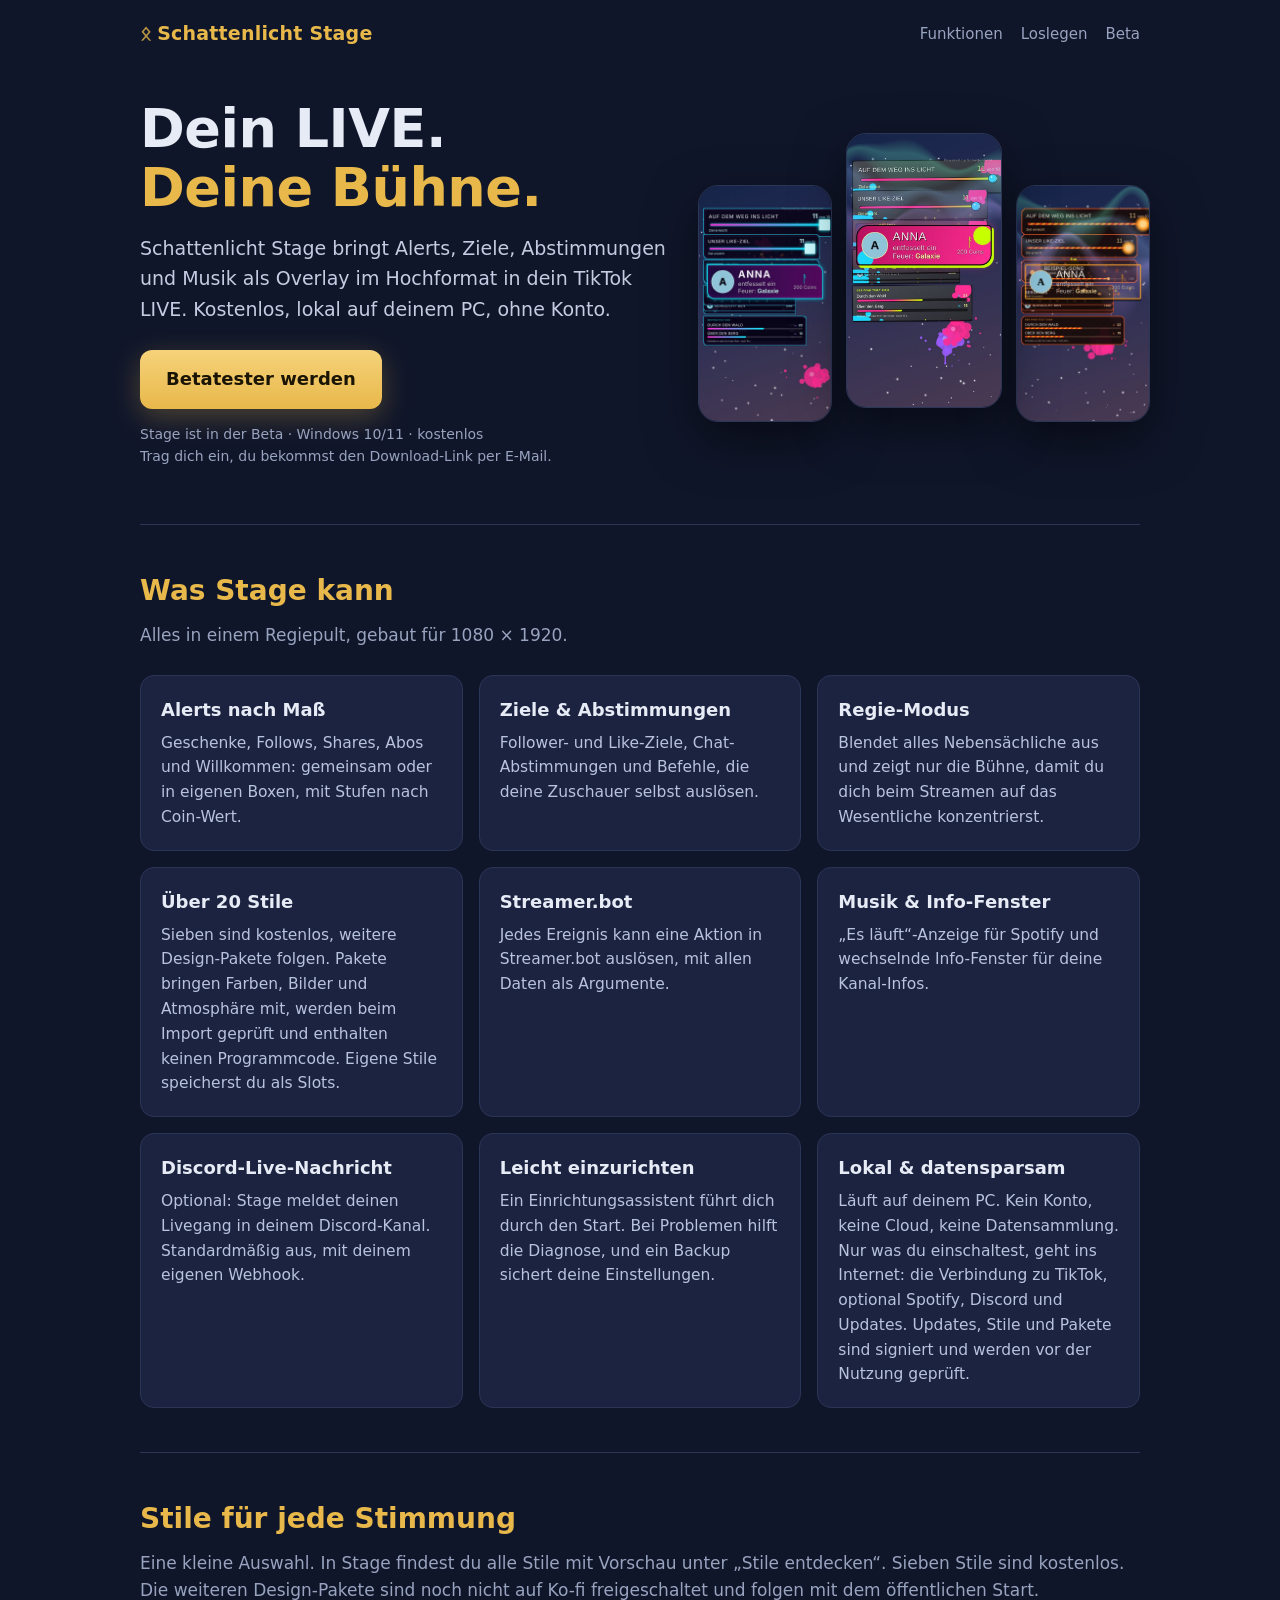
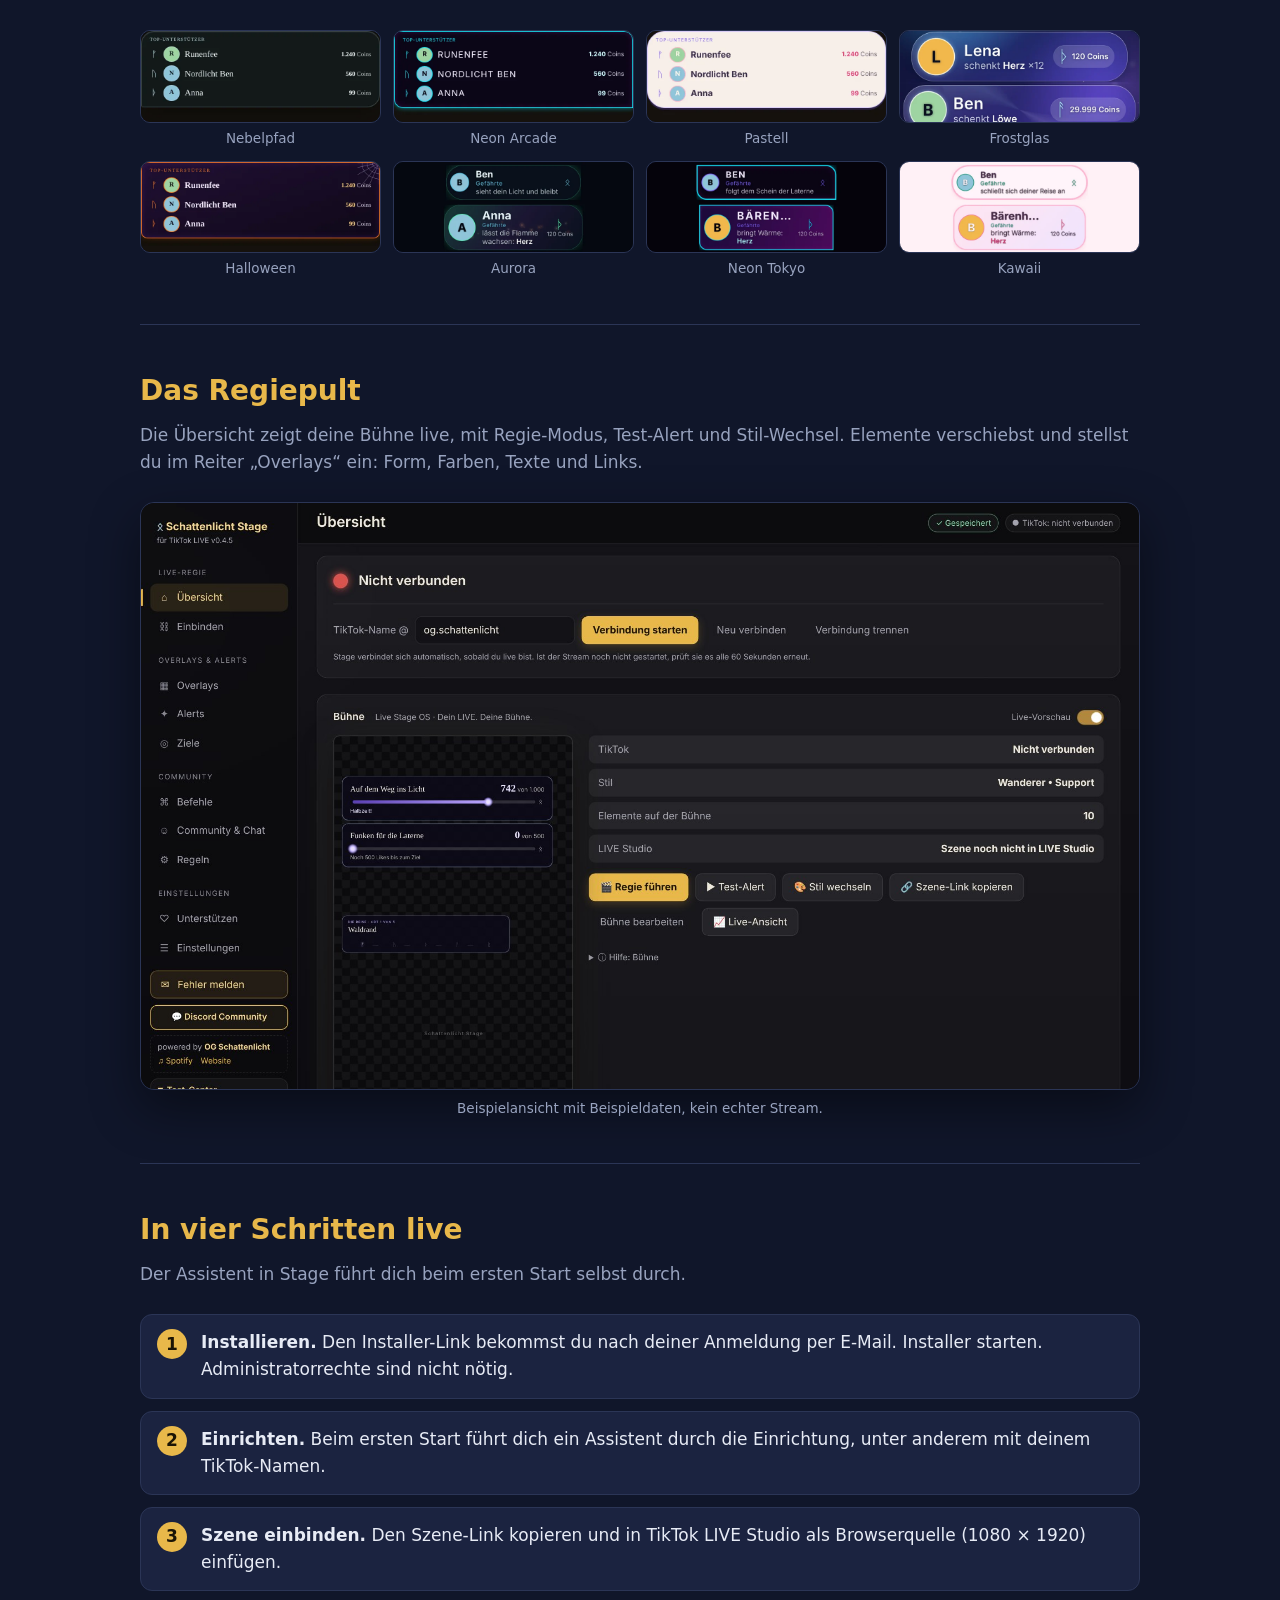
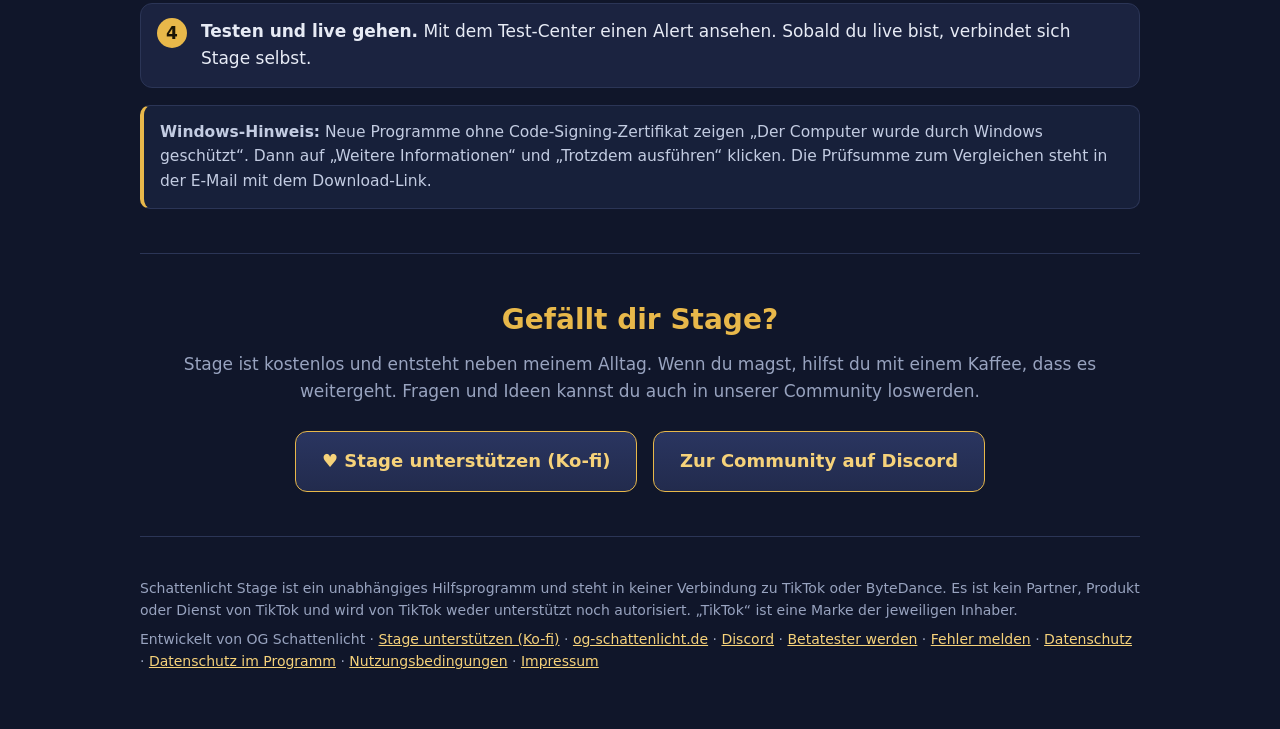
==== commit 9b6e3234: "Webseite: Dashboard-Bild als Beispielansicht beschriftet, Text zur Übersicht angepasst Co-Authored-B" ====
--- a/index.html
+++ b/index.html
@@ -37,6 +37,7 @@
 .card{background:var(--card);border:1px solid var(--line);border-radius:14px;padding:20px}
 .card h3{margin:0 0 6px;font-size:18px}
 .card p{margin:0;color:#b9c3dc;font-size:15.5px}
+.shotcap{font-size:13.5px;color:var(--mute);margin:8px 0 0;text-align:center}
 .shot{width:100%;border-radius:14px;border:1px solid var(--line);box-shadow:0 18px 50px rgba(0,0,0,.45);display:block}
 ol.steps{counter-reset:s;list-style:none;padding:0;margin:0;display:grid;gap:12px}
 ol.steps li{counter-increment:s;display:flex;gap:14px;align-items:flex-start;background:var(--card);border:1px solid var(--line);border-radius:12px;padding:14px 16px}
@@ -102,8 +103,9 @@
 
 <section>
  <h2>Das Regiepult</h2>
- <p class="sub">Elemente links auswählen, in der Mitte verschieben, rechts einstellen: Form, Farben, Texte und Links.</p>
- <img class="shot" src="assets/dashboard.jpg" alt="Das Dashboard von Schattenlicht Stage" loading="lazy">
+ <p class="sub">Die Übersicht zeigt deine Bühne live, mit Regie-Modus, Test-Alert und Stil-Wechsel. Elemente verschiebst und stellst du im Reiter „Overlays“ ein: Form, Farben, Texte und Links.</p>
+ <img class="shot" src="assets/dashboard.jpg" alt="Das Dashboard von Schattenlicht Stage (Beispielansicht)" loading="lazy">
+ <p class="shotcap">Beispielansicht mit Beispieldaten, kein echter Stream.</p>
 </section>
 
 <section id="start">
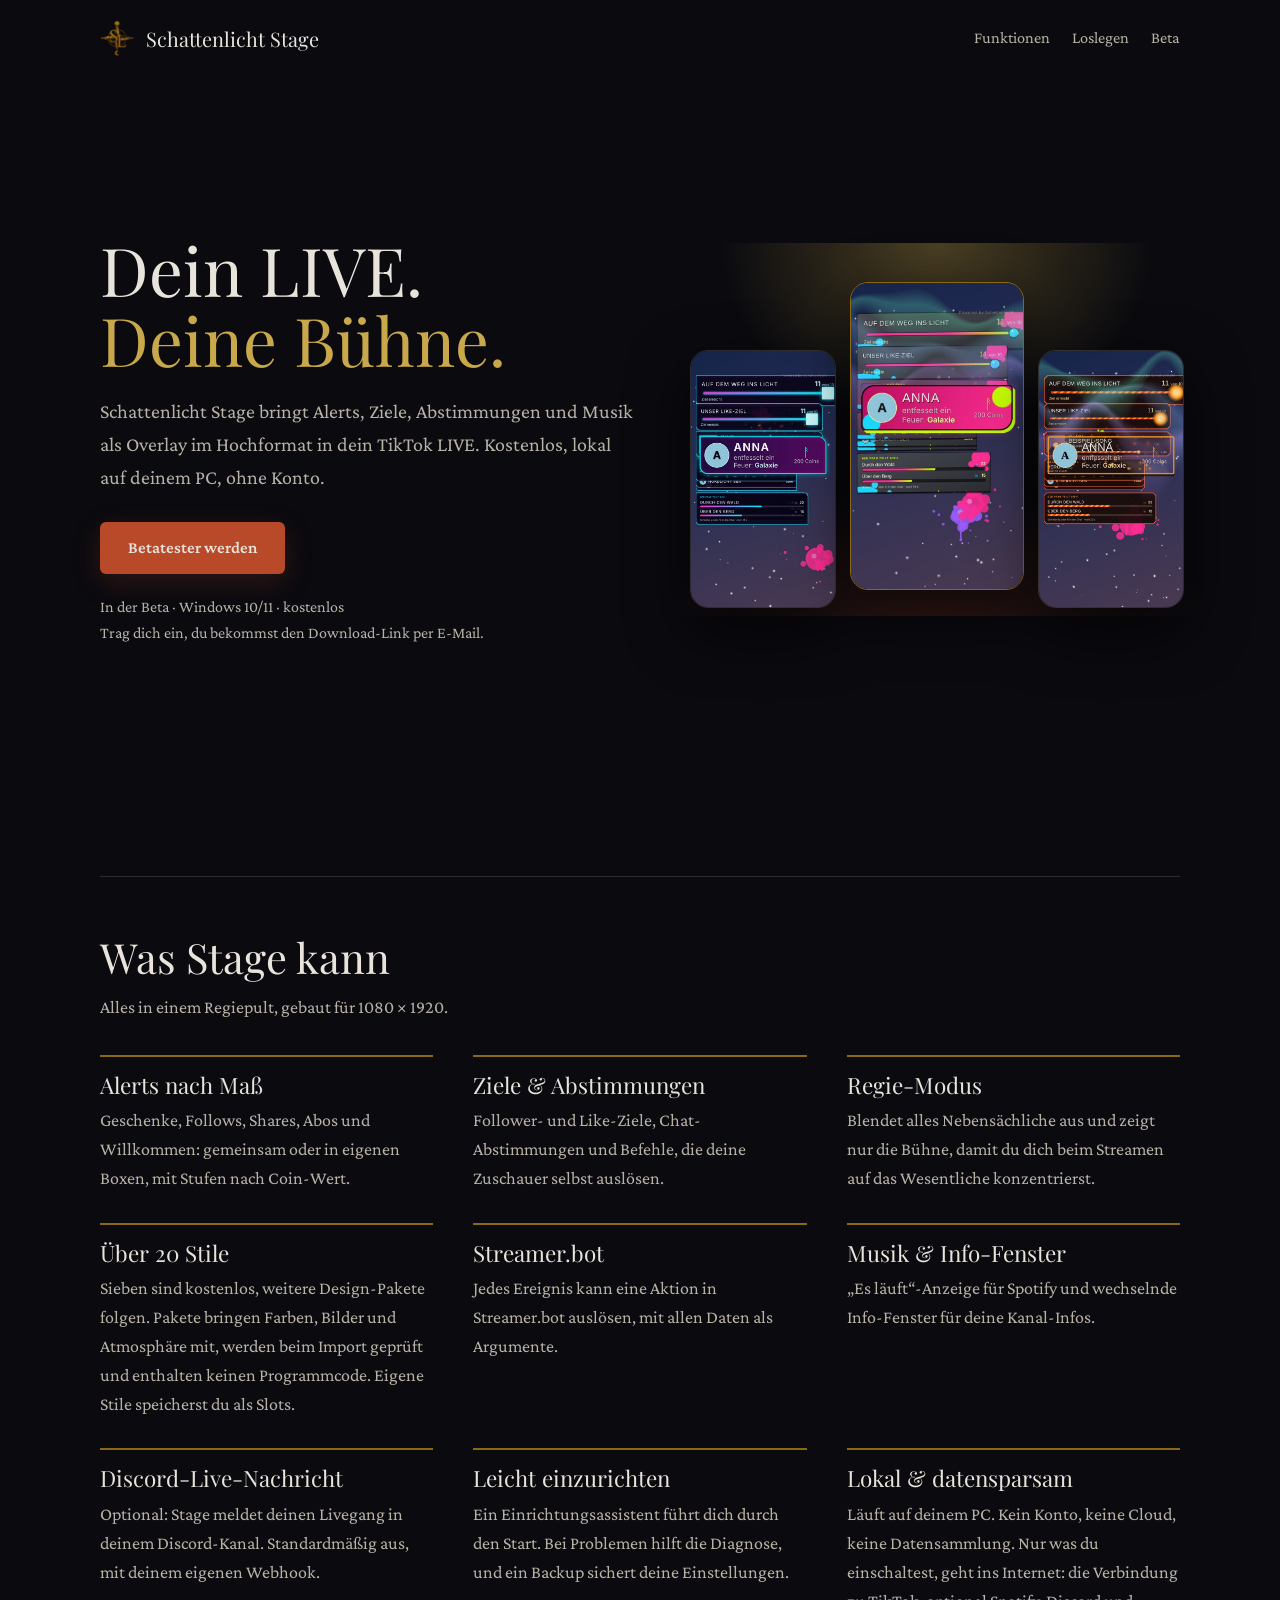
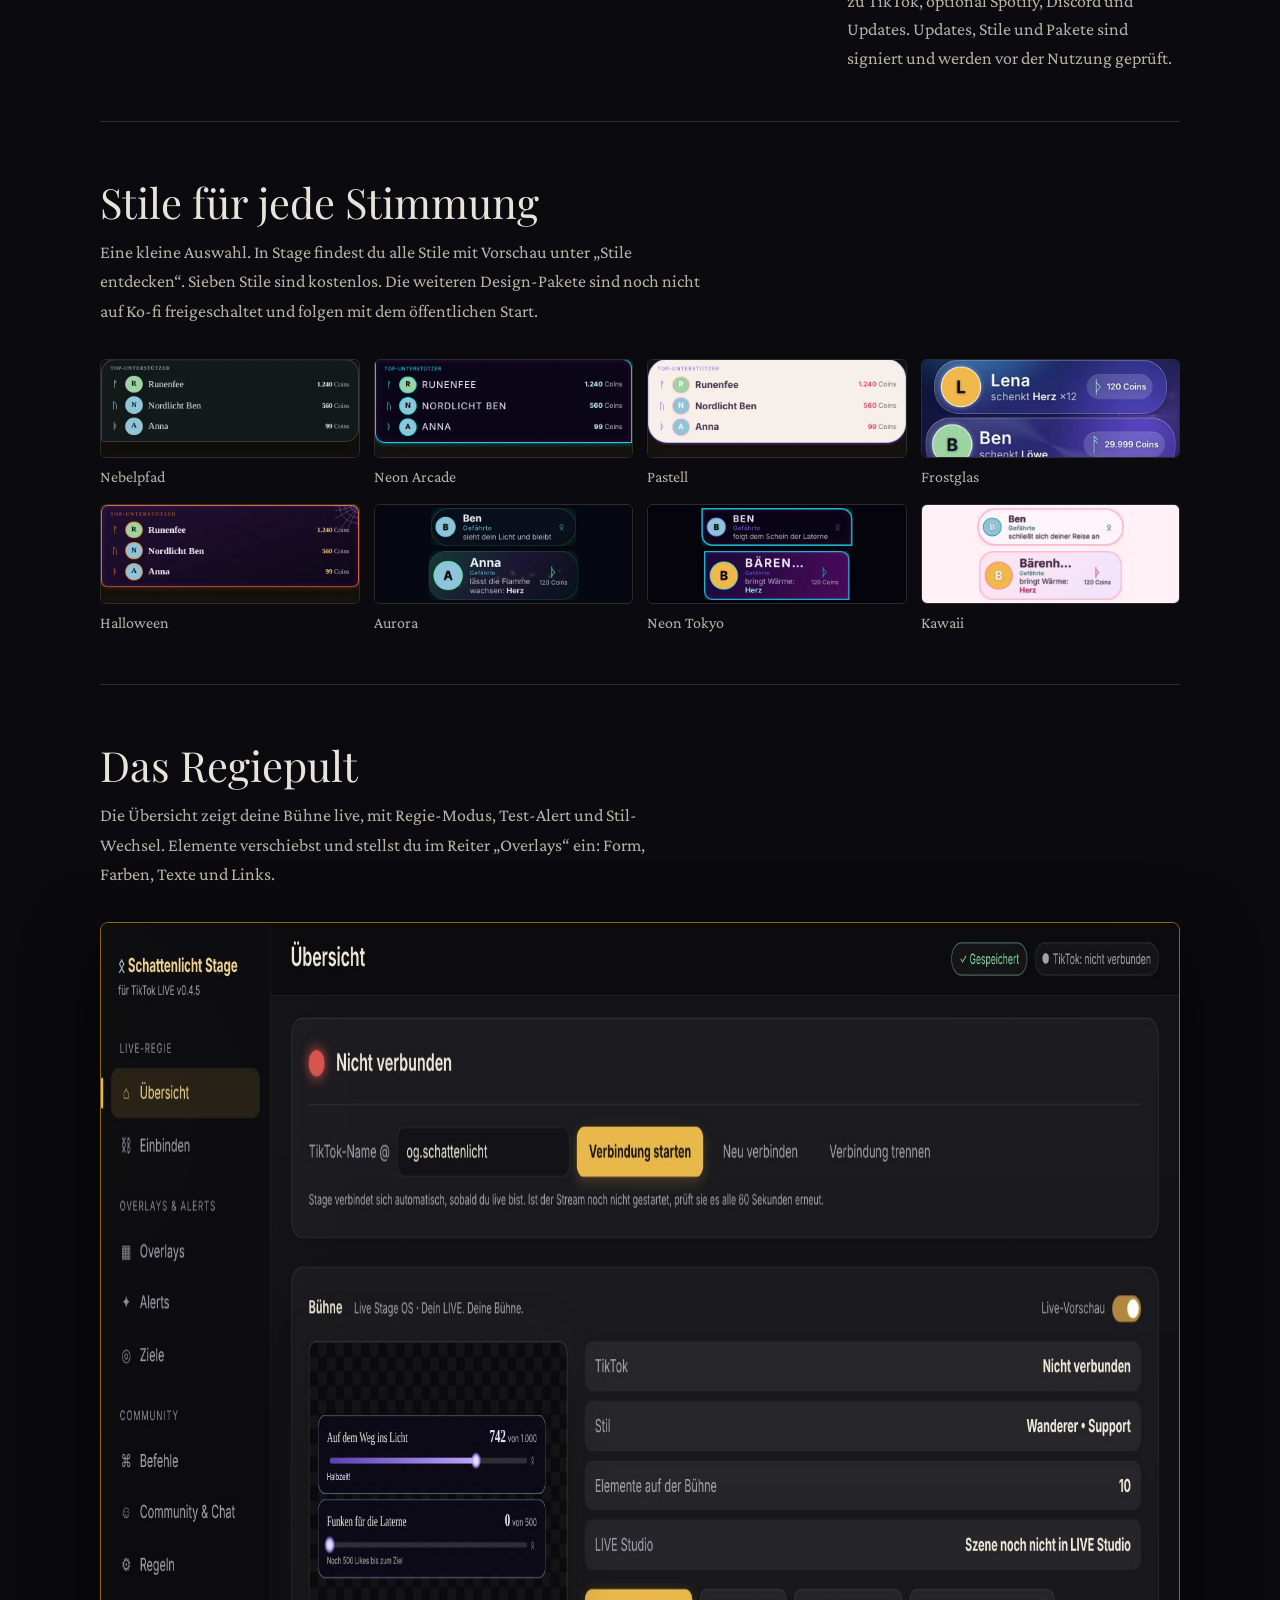
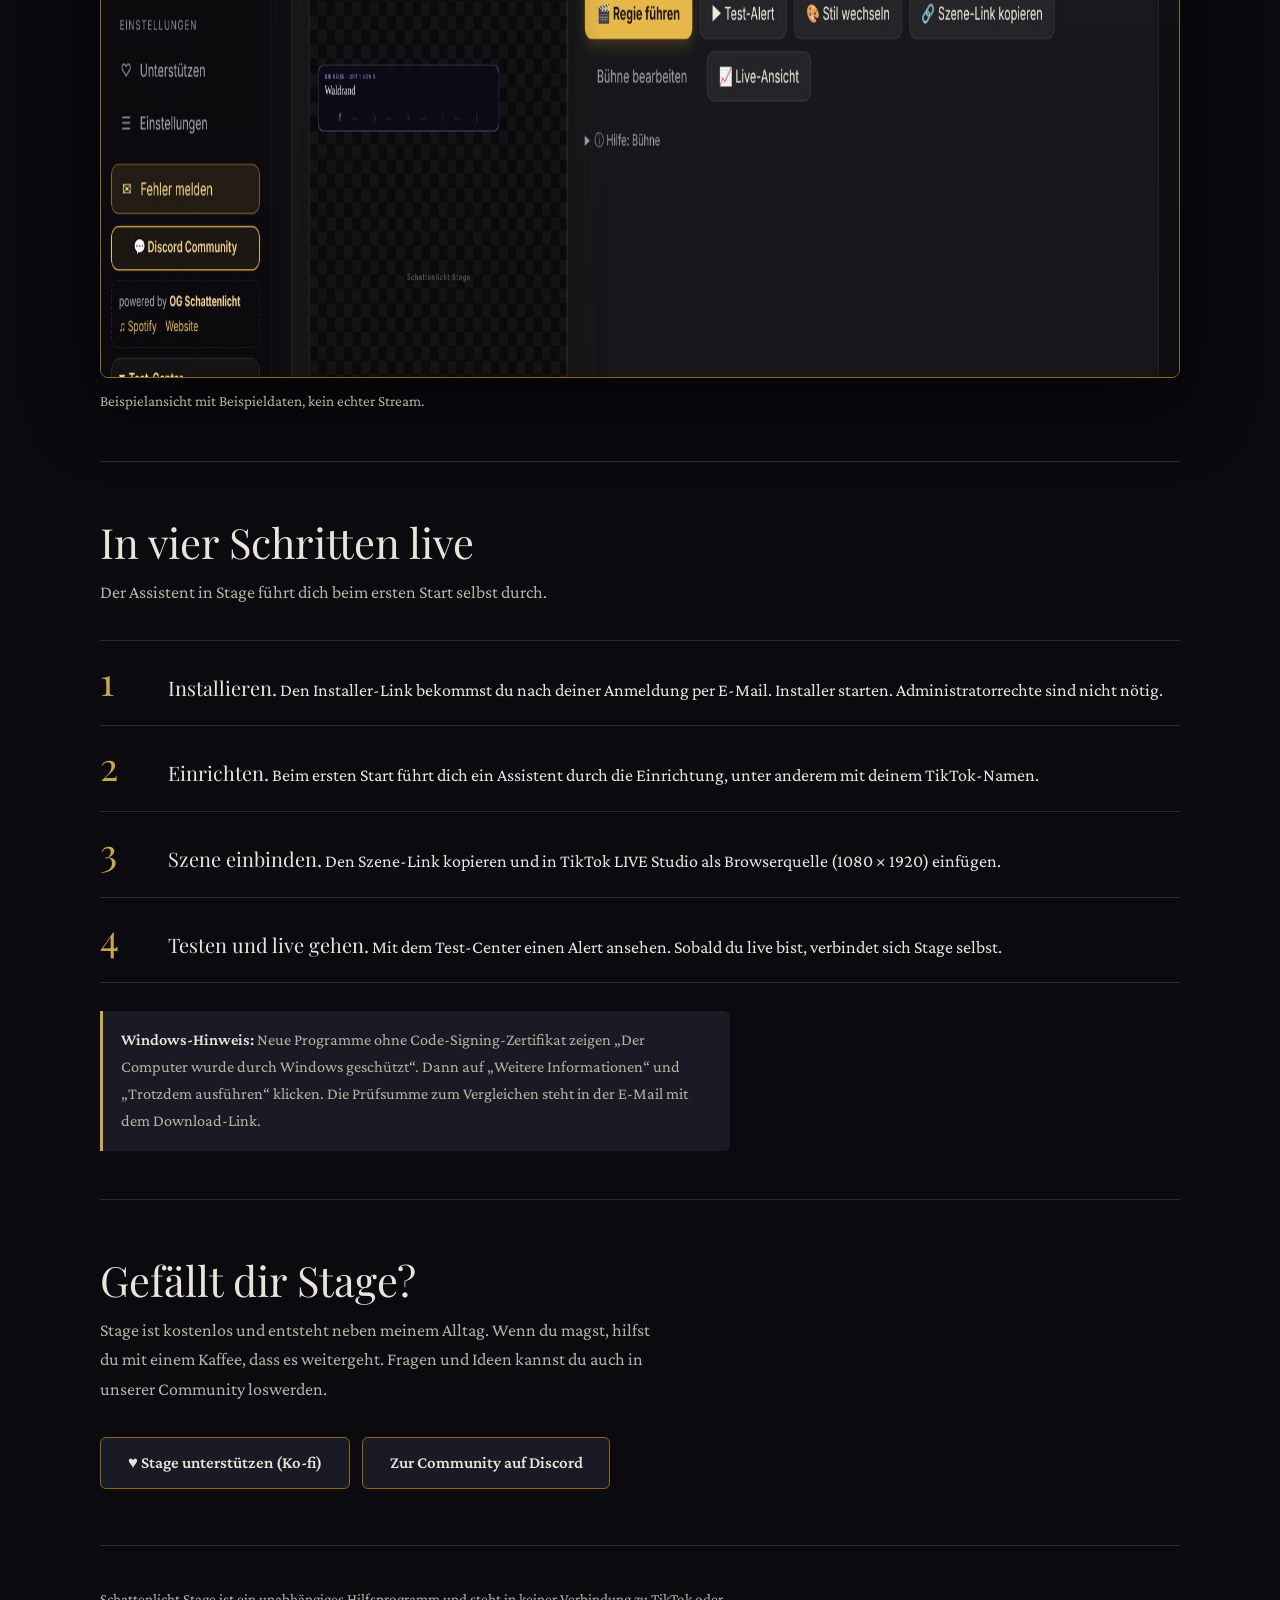
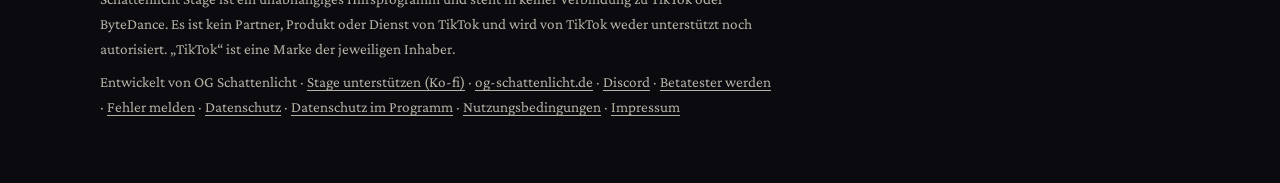
==== commit 4b41ddb2: "Stage-Seite im Design von og-schattenlicht.de: Abgrund, Gold, lokale Schriften, Logo; Unterseiten an" ====
--- a/index.html
+++ b/index.html
@@ -5,84 +5,46 @@
 <meta name="viewport" content="width=device-width, initial-scale=1">
 <title>Schattenlicht Stage – Overlays und Alerts für dein LIVE</title>
 <meta name="description" content="Schattenlicht Stage: kostenloses Regiepult für Alerts, Ziele, Regie-Modus und über 20 Stile im Hochformat. Läuft lokal auf deinem PC, ohne Konto.">
+<meta name="theme-color" content="#0A0A0F">
 <link rel="icon" href="assets/favicon.ico">
-<style>
-:root{--bg:#10162a;--bg2:#161d33;--card:#1b2340;--line:#2b3556;--text:#e7ebf5;--mute:#98a3bf;--gold:#e8b84a;--gold2:#f6d27a}
-*{box-sizing:border-box}
-html{scroll-behavior:smooth}
-body{margin:0;background:radial-gradient(1200px 600px at 70% -10%,#26305a 0%,transparent 60%),var(--bg);color:var(--text);font:17px/1.6 "Segoe UI",system-ui,-apple-system,Roboto,sans-serif}
-a{color:var(--gold2)}
-.wrap{max-width:1040px;margin:0 auto;padding:0 20px}
-header.top{display:flex;align-items:center;justify-content:space-between;padding:18px 0}
-.brand{font-weight:700;letter-spacing:.2px;color:var(--gold);font-size:19px;text-decoration:none}
-.brand span{opacity:.8;margin-right:6px}
-nav a{color:var(--mute);text-decoration:none;margin-left:18px;font-size:15px}
-nav a:hover{color:var(--text)}
-.hero{display:grid;grid-template-columns:1.1fr .9fr;gap:40px;align-items:center;padding:34px 0 56px}
-h1{font-size:clamp(34px,5.2vw,54px);line-height:1.08;margin:0 0 16px;letter-spacing:-.5px}
-h1 em{font-style:normal;color:var(--gold)}
-.lead{color:#c3cce2;font-size:19px;margin:0 0 26px;max-width:34em}
-.cta{display:inline-flex;align-items:center;gap:10px;padding:15px 26px;border-radius:12px;background:linear-gradient(180deg,var(--gold2),var(--gold));color:#1a1405;font-weight:700;text-decoration:none;font-size:18px;box-shadow:0 8px 28px rgba(232,184,74,.28)}
-.cta:hover{filter:brightness(1.06)}
-.meta{margin-top:14px;color:var(--mute);font-size:14px}
-.meta code{background:#0d1224;border:1px solid var(--line);border-radius:6px;padding:1px 6px;font-size:12.5px;word-break:break-all}
-details.sum{margin-top:8px}details.sum summary{cursor:pointer;color:var(--mute)}details.sum summary:hover{color:var(--text)}details.sum code{display:inline-block;margin-top:6px}
-.phones{display:flex;gap:14px;justify-content:center;align-items:flex-end}
-.phones img{width:31%;border-radius:20px;border:1px solid var(--line);box-shadow:0 18px 50px rgba(0,0,0,.5);display:block}
-.phones img:nth-child(2){width:36%;transform:translateY(-14px)}
-section{padding:44px 0;border-top:1px solid var(--line)}
-h2{font-size:28px;margin:0 0 8px;color:var(--gold)}
-.sub{color:var(--mute);margin:0 0 26px}
-.grid{display:grid;grid-template-columns:repeat(3,1fr);gap:16px}
-.card{background:var(--card);border:1px solid var(--line);border-radius:14px;padding:20px}
-.card h3{margin:0 0 6px;font-size:18px}
-.card p{margin:0;color:#b9c3dc;font-size:15.5px}
-.shotcap{font-size:13.5px;color:var(--mute);margin:8px 0 0;text-align:center}
-.shot{width:100%;border-radius:14px;border:1px solid var(--line);box-shadow:0 18px 50px rgba(0,0,0,.45);display:block}
-ol.steps{counter-reset:s;list-style:none;padding:0;margin:0;display:grid;gap:12px}
-ol.steps li{counter-increment:s;display:flex;gap:14px;align-items:flex-start;background:var(--card);border:1px solid var(--line);border-radius:12px;padding:14px 16px}
-ol.steps li::before{content:counter(s);flex:none;width:30px;height:30px;border-radius:50%;background:var(--gold);color:#1a1405;font-weight:700;display:grid;place-items:center}
-.gal{display:grid;grid-template-columns:repeat(4,1fr);gap:12px}.gal figure{margin:0}.gal img{width:100%;border-radius:10px;border:1px solid var(--line);display:block;aspect-ratio:680/260;object-fit:cover}.gal figcaption{font-size:13.5px;color:var(--mute);margin-top:5px;text-align:center}
-.support{text-align:center}.support .cta+.cta{margin-left:10px}.cta-soft{background:linear-gradient(180deg,#2a3560,#222b4d);color:var(--gold2);border:1px solid var(--gold);box-shadow:none}.cta-soft:hover{background:linear-gradient(180deg,#34406f,#2a3560)}
-.note{background:#17203a;border:1px solid var(--line);border-left:4px solid var(--gold);border-radius:10px;padding:14px 16px;color:#c3cce2;font-size:15.5px}
-footer{padding:34px 0 50px;border-top:1px solid var(--line);color:var(--mute);font-size:14px}
-footer p{margin:6px 0}
-@media(max-width:560px){nav{display:none}.brand{white-space:nowrap}}
-@media(max-width:820px){.gal{grid-template-columns:repeat(2,1fr)}.support .cta+.cta{margin:12px 0 0}.hero{grid-template-columns:1fr}.grid{grid-template-columns:1fr}nav a{margin-left:12px}.phones{margin-top:8px}}
-</style>
+<link rel="preload" href="assets/fonts/PlayfairDisplay-400.ttf" as="font" type="font/ttf" crossorigin>
+<link rel="stylesheet" href="assets/brand.css">
+<link rel="stylesheet" href="assets/stage.css">
 </head>
 <body>
 <div class="wrap">
-<header class="top"><a class="brand" href="#"><span>ᛟ</span>Schattenlicht Stage</a>
-<nav><a href="#funktionen">Funktionen</a><a href="#start">Loslegen</a><a href="beta.html">Beta</a></nav></header>
+<header class="kopf"><a class="marke" href="./"><img src="assets/logo-sl.webp" width="34" height="37" alt="">Schattenlicht Stage</a>
+<nav aria-label="Seiten"><a href="#funktionen">Funktionen</a><a href="#start">Loslegen</a><a href="beta.html">Beta</a></nav></header>
 
 <div class="hero">
  <div>
-  <h1>Dein LIVE.<br><em>Deine Bühne.</em></h1>
+  <h1>Dein LIVE.<span>Deine Bühne.</span></h1>
   <p class="lead">Schattenlicht Stage bringt Alerts, Ziele, Abstimmungen und Musik als Overlay im Hochformat in dein TikTok LIVE. Kostenlos, lokal auf deinem PC, ohne Konto.</p>
-  <a class="cta" id="download" href="beta.html">Betatester werden</a>
-  <div class="meta">Stage ist in der Beta · Windows 10/11 · kostenlos<br>Trag dich ein, du bekommst den Download-Link per E-Mail.</div>
+  <div class="hero-cta">
+   <a class="btn btn-glut" id="download" href="beta.html">Betatester werden</a>
+   <p class="meta">In der Beta · Windows 10/11 · kostenlos<br>Trag dich ein, du bekommst den Download-Link per E-Mail.</p>
+  </div>
  </div>
- <div class="phones" aria-label="Beispiel-Looks">
-  <img src="assets/arcade.jpg" alt="Look Arcade mit Geschenk-Alert" loading="lazy">
-  <img src="assets/paintball.jpg" alt="Look Paintball mit Farbspritzern" loading="lazy">
-  <img src="assets/glut.jpg" alt="Look Glut mit Geschenk-Alert" loading="lazy">
+ <div class="buehne" aria-label="Beispiel-Looks">
+  <img src="assets/arcade.jpg" alt="Look Arcade mit Geschenk-Alert" width="540" height="960">
+  <img src="assets/paintball.jpg" alt="Look Paintball mit Farbspritzern" width="540" height="960">
+  <img src="assets/glut.jpg" alt="Look Glut mit Geschenk-Alert" width="540" height="960">
  </div>
 </div>
 
 <section id="funktionen">
  <h2>Was Stage kann</h2>
  <p class="sub">Alles in einem Regiepult, gebaut für 1080 × 1920.</p>
- <div class="grid">
-  <div class="card"><h3>Alerts nach Maß</h3><p>Geschenke, Follows, Shares, Abos und Willkommen: gemeinsam oder in eigenen Boxen, mit Stufen nach Coin-Wert.</p></div>
-  <div class="card"><h3>Ziele &amp; Abstimmungen</h3><p>Follower- und Like-Ziele, Chat-Abstimmungen und Befehle, die deine Zuschauer selbst auslösen.</p></div>
-  <div class="card"><h3>Regie-Modus</h3><p>Blendet alles Nebensächliche aus und zeigt nur die Bühne, damit du dich beim Streamen auf das Wesentliche konzentrierst.</p></div>
-  <div class="card"><h3>Über 20 Stile</h3><p>Sieben sind kostenlos, weitere Design-Pakete folgen. Pakete bringen Farben, Bilder und Atmosphäre mit, werden beim Import geprüft und enthalten keinen Programmcode. Eigene Stile speicherst du als Slots.</p></div>
-  <div class="card"><h3>Streamer.bot</h3><p>Jedes Ereignis kann eine Aktion in Streamer.bot auslösen, mit allen Daten als Argumente.</p></div>
-  <div class="card"><h3>Musik &amp; Info-Fenster</h3><p>„Es läuft“-Anzeige für Spotify und wechselnde Info-Fenster für deine Kanal-Infos.</p></div>
-  <div class="card"><h3>Discord-Live-Nachricht</h3><p>Optional: Stage meldet deinen Livegang in deinem Discord-Kanal. Standardmäßig aus, mit deinem eigenen Webhook.</p></div>
-  <div class="card"><h3>Leicht einzurichten</h3><p>Ein Einrichtungsassistent führt dich durch den Start. Bei Problemen hilft die Diagnose, und ein Backup sichert deine Einstellungen.</p></div>
-  <div class="card"><h3>Lokal &amp; datensparsam</h3><p>Läuft auf deinem PC. Kein Konto, keine Cloud, keine Datensammlung. Nur was du einschaltest, geht ins Internet: die Verbindung zu TikTok, optional Spotify, Discord und Updates. Updates, Stile und Pakete sind signiert und werden vor der Nutzung geprüft.</p></div>
+ <div class="funktionen">
+  <div><h3>Alerts nach Maß</h3><p>Geschenke, Follows, Shares, Abos und Willkommen: gemeinsam oder in eigenen Boxen, mit Stufen nach Coin-Wert.</p></div>
+  <div><h3>Ziele &amp; Abstimmungen</h3><p>Follower- und Like-Ziele, Chat-Abstimmungen und Befehle, die deine Zuschauer selbst auslösen.</p></div>
+  <div><h3>Regie-Modus</h3><p>Blendet alles Nebensächliche aus und zeigt nur die Bühne, damit du dich beim Streamen auf das Wesentliche konzentrierst.</p></div>
+  <div><h3>Über 20 Stile</h3><p>Sieben sind kostenlos, weitere Design-Pakete folgen. Pakete bringen Farben, Bilder und Atmosphäre mit, werden beim Import geprüft und enthalten keinen Programmcode. Eigene Stile speicherst du als Slots.</p></div>
+  <div><h3>Streamer.bot</h3><p>Jedes Ereignis kann eine Aktion in Streamer.bot auslösen, mit allen Daten als Argumente.</p></div>
+  <div><h3>Musik &amp; Info-Fenster</h3><p>„Es läuft“-Anzeige für Spotify und wechselnde Info-Fenster für deine Kanal-Infos.</p></div>
+  <div><h3>Discord-Live-Nachricht</h3><p>Optional: Stage meldet deinen Livegang in deinem Discord-Kanal. Standardmäßig aus, mit deinem eigenen Webhook.</p></div>
+  <div><h3>Leicht einzurichten</h3><p>Ein Einrichtungsassistent führt dich durch den Start. Bei Problemen hilft die Diagnose, und ein Backup sichert deine Einstellungen.</p></div>
+  <div><h3>Lokal &amp; datensparsam</h3><p>Läuft auf deinem PC. Kein Konto, keine Cloud, keine Datensammlung. Nur was du einschaltest, geht ins Internet: die Verbindung zu TikTok, optional Spotify, Discord und Updates. Updates, Stile und Pakete sind signiert und werden vor der Nutzung geprüft.</p></div>
  </div>
 </section>
 
@@ -104,7 +66,7 @@
 <section>
  <h2>Das Regiepult</h2>
  <p class="sub">Die Übersicht zeigt deine Bühne live, mit Regie-Modus, Test-Alert und Stil-Wechsel. Elemente verschiebst und stellst du im Reiter „Overlays“ ein: Form, Farben, Texte und Links.</p>
- <img class="shot" src="assets/dashboard.jpg" alt="Das Dashboard von Schattenlicht Stage (Beispielansicht)" loading="lazy">
+ <img class="shot" src="assets/dashboard.jpg" alt="Das Dashboard von Schattenlicht Stage (Beispielansicht)" width="1800" height="1056" loading="lazy">
  <p class="shotcap">Beispielansicht mit Beispieldaten, kein echter Stream.</p>
 </section>
 
@@ -117,18 +79,19 @@
   <li><div><b>Szene einbinden.</b> Den Szene-Link kopieren und in TikTok LIVE Studio als Browserquelle (1080 × 1920) einfügen.</div></li>
   <li><div><b>Testen und live gehen.</b> Mit dem Test-Center einen Alert ansehen. Sobald du live bist, verbindet sich Stage selbst.</div></li>
  </ol>
- <p></p>
  <div class="note"><b>Windows-Hinweis:</b> Neue Programme ohne Code-Signing-Zertifikat zeigen „Der Computer wurde durch Windows geschützt“. Dann auf „Weitere Informationen“ und „Trotzdem ausführen“ klicken. Die Prüfsumme zum Vergleichen steht in der E-Mail mit dem Download-Link.</div>
 </section>
 
 <section class="support">
  <h2>Gefällt dir Stage?</h2>
  <p class="sub">Stage ist kostenlos und entsteht neben meinem Alltag. Wenn du magst, hilfst du mit einem Kaffee, dass es weitergeht. Fragen und Ideen kannst du auch in unserer Community loswerden.</p>
- <a class="cta cta-soft" href="https://ko-fi.com/ogschattenlicht" target="_blank" rel="noopener">♥ Stage unterstützen (Ko-fi)</a>
- <a class="cta cta-soft" href="https://discord.gg/SR7VnZw9hM" target="_blank" rel="noopener">Zur Community auf Discord</a>
+ <div class="support-btns">
+  <a class="btn btn-leise" href="https://ko-fi.com/ogschattenlicht" target="_blank" rel="noopener">♥ Stage unterstützen (Ko-fi)</a>
+  <a class="btn btn-leise" href="https://discord.gg/SR7VnZw9hM" target="_blank" rel="noopener">Zur Community auf Discord</a>
+ </div>
 </section>
 
-<footer>
+<footer class="fuss">
  <p>Schattenlicht Stage ist ein unabhängiges Hilfsprogramm und steht in keiner Verbindung zu TikTok oder ByteDance. Es ist kein Partner, Produkt oder Dienst von TikTok und wird von TikTok weder unterstützt noch autorisiert. „TikTok“ ist eine Marke der jeweiligen Inhaber.</p>
  <p>Entwickelt von OG Schattenlicht · <a href="https://ko-fi.com/ogschattenlicht">Stage unterstützen (Ko-fi)</a> · <a href="https://og-schattenlicht.de">og-schattenlicht.de</a> · <a href="https://discord.gg/SR7VnZw9hM" target="_blank" rel="noopener">Discord</a> · <a href="beta.html">Betatester werden</a> · <a href="melden.html">Fehler melden</a> · <a href="datenschutz.html">Datenschutz</a> · <a href="programm-datenschutz.html">Datenschutz im Programm</a> · <a href="nutzungsbedingungen.html">Nutzungsbedingungen</a> · <a href="https://og-schattenlicht.de/impressum">Impressum</a></p>
 </footer>
--- a/assets/brand.css
+++ b/assets/brand.css
@@ -0,0 +1,46 @@
+/* Gemeinsames Gerüst von og-schattenlicht.de und Schattenlicht Stage (Farben, Schriften, Grundstil).
+   Schriften liegen lokal (SIL OFL, siehe fonts/LICENSE.txt): kein Abruf bei Google (DSGVO). */
+@font-face{font-family:"Crimson Pro";font-style:normal;font-weight:400;font-display:swap;src:url("fonts/CrimsonPro-400.ttf") format("truetype")}
+@font-face{font-family:"Crimson Pro";font-style:italic;font-weight:400;font-display:swap;src:url("fonts/CrimsonPro-400i.ttf") format("truetype")}
+@font-face{font-family:"Crimson Pro";font-style:normal;font-weight:600;font-display:swap;src:url("fonts/CrimsonPro-600.ttf") format("truetype")}
+@font-face{font-family:"Playfair Display";font-style:normal;font-weight:400;font-display:swap;src:url("fonts/PlayfairDisplay-400.ttf") format("truetype")}
+@font-face{font-family:"Playfair Display";font-style:italic;font-weight:400;font-display:swap;src:url("fonts/PlayfairDisplay-400i.ttf") format("truetype")}
+@font-face{font-family:"Playfair Display";font-style:normal;font-weight:600;font-display:swap;src:url("fonts/PlayfairDisplay-600.ttf") format("truetype")}
+
+:root{
+  --abgrund:#0A0A0F;--abgrund-warm:#14141C;--panel:#1A1A24;--panel-hover:#292938;
+  --glut:#B84A2A;--glut-hell:#CC5A38;--glut-glow:rgba(184,74,42,.22);
+  --alchemie:#C8A84B;--alchemie-tief:#8B6914;--alchemie-glow:rgba(200,168,75,.2);
+  --asche:#E8E4DC;--asche-dim:#B8B2A6;--asche-stumm:#7A756A;
+  --linie:rgba(232,228,220,.15);
+  --display:"Playfair Display",Georgia,serif;--ui:"Crimson Pro",Georgia,serif;
+}
+*,*::before,*::after{box-sizing:border-box}
+html{scroll-behavior:smooth;-webkit-text-size-adjust:100%;color-scheme:dark}
+body{margin:0;background:var(--abgrund);color:var(--asche);font:1.125rem/1.65 var(--ui);overflow-x:hidden;-webkit-font-smoothing:antialiased}
+a{color:var(--alchemie);text-underline-offset:3px}
+a:hover{color:var(--asche)}
+:focus-visible{outline:2px solid var(--alchemie);outline-offset:3px;border-radius:2px}
+h1,h2,h3{font-family:var(--display);font-weight:400;line-height:1.15;margin:0;color:var(--asche)}
+img{max-width:100%}
+.wrap{max-width:1120px;margin:0 auto;padding:0 20px}
+
+/* Knöpfe */
+.btn{display:inline-flex;align-items:center;justify-content:center;min-height:52px;padding:0 1.6em;border-radius:6px;border:1px solid transparent;font:600 1.05rem var(--ui);text-decoration:none;cursor:pointer;transition:transform .18s,background .18s,border-color .18s}
+.btn-glut{background:var(--glut);color:var(--asche);box-shadow:0 8px 28px var(--glut-glow)}
+.btn-glut:hover{background:var(--glut-hell);color:var(--asche);transform:translateY(-1px)}
+.btn-leise{background:var(--panel);color:var(--asche);border-color:var(--alchemie-tief)}
+.btn-leise:hover{background:var(--panel-hover);border-color:var(--alchemie);color:var(--asche)}
+
+/* Kopf und Fuß */
+.kopf{display:flex;align-items:center;justify-content:space-between;gap:16px;padding:16px 0}
+.marke{display:inline-flex;align-items:center;gap:12px;text-decoration:none;color:var(--asche);font:400 1.25rem var(--display)}
+.marke img{width:34px;height:auto;display:block}
+.marke:hover{color:var(--alchemie)}
+.kopf nav a{color:var(--asche-dim);text-decoration:none;margin-left:22px;font-size:1.02rem;display:inline-flex;min-height:44px;align-items:center}
+.kopf nav a:hover{color:var(--alchemie)}
+.fuss{margin-top:48px;padding:32px 0 56px;border-top:1px solid var(--linie);color:var(--asche-dim);font-size:.95rem}
+.fuss p{margin:8px 0;max-width:75ch}
+.fuss a{color:var(--asche-dim)}.fuss a:hover{color:var(--alchemie)}
+@media(max-width:560px){.kopf nav{display:none}}
+@media(prefers-reduced-motion:reduce){html{scroll-behavior:auto}.btn{transition:none}}
--- a/assets/stage.css
+++ b/assets/stage.css
@@ -0,0 +1,60 @@
+/* Startseite von Schattenlicht Stage (nutzt brand.css) */
+
+/* ── Hero: die Bühne wird von oben angeleuchtet ───────── */
+.hero{display:grid;grid-template-columns:1fr;gap:var(--luft,32px);align-items:center;padding:24px 0 56px}
+.hero h1{font-size:clamp(2.7rem,10vw,4.2rem);line-height:1.05}
+.hero h1 span{display:block;color:var(--alchemie)}
+.lead{color:var(--asche-dim);font-size:1.25rem;line-height:1.65;max-width:34em;margin:20px 0 28px}
+.hero-cta{display:flex;flex-direction:column;align-items:flex-start;gap:14px}
+.meta{color:var(--asche-dim);font-size:1rem;margin:0}
+
+.buehne{position:relative;display:flex;gap:14px;justify-content:center;align-items:flex-end;padding:36px 8px 8px}
+.buehne::before{content:"";position:absolute;inset:-6% -4% 0;background:
+  radial-gradient(ellipse 60% 70% at 50% 0%,rgba(200,168,75,.34),transparent 70%),
+  radial-gradient(ellipse 70% 45% at 50% 100%,var(--glut-glow),transparent 75%);
+  animation:licht 2.2s ease-out both;pointer-events:none}
+.buehne img{position:relative;width:31%;height:auto;border-radius:18px;border:1px solid var(--linie);box-shadow:0 22px 60px rgba(0,0,0,.6);display:block}
+.buehne img:nth-child(2){width:37%;transform:translateY(-18px);border-color:var(--alchemie-tief)}
+@keyframes licht{from{opacity:0;transform:translateY(-14px)}to{opacity:1;transform:none}}
+
+/* ── Abschnitte ─────────────────────────────────────── */
+section{padding:56px 0 8px;border-top:1px solid var(--linie);margin-top:40px}
+h2{font-size:clamp(1.8rem,5vw,2.6rem);margin-bottom:12px;max-width:20ch}
+.sub{color:var(--asche-dim);margin:0 0 32px;max-width:60ch}
+
+/* Funktionen: Einträge mit Goldlinie statt Karten */
+.funktionen{display:grid;gap:30px 40px;grid-template-columns:1fr}
+.funktionen div{border-top:2px solid var(--alchemie-tief);padding-top:16px}
+.funktionen h3{font-size:1.4rem;margin-bottom:8px}
+.funktionen p{margin:0;color:var(--asche-dim);line-height:1.6;max-width:36em}
+
+/* Stile-Galerie */
+.gal{display:grid;grid-template-columns:repeat(2,1fr);gap:14px}
+.gal figure{margin:0}
+.gal img{width:100%;border-radius:6px;border:1px solid var(--linie);display:block;aspect-ratio:680/260;object-fit:cover}
+.gal figcaption{font-size:1rem;color:var(--asche-dim);margin-top:6px}
+
+/* Regiepult-Bild */
+.shot{width:100%;border-radius:8px;border:1px solid var(--alchemie-tief);box-shadow:0 24px 70px rgba(0,0,0,.6);display:block}
+.shotcap{font-size:.95rem;color:var(--asche-dim);margin:10px 0 0}
+
+/* Schritte: eine echte Reihenfolge, daher nummeriert */
+.steps{list-style:none;margin:0;padding:0;display:grid;gap:0;counter-reset:s;border-top:1px solid var(--linie)}
+.steps li{counter-increment:s;display:grid;grid-template-columns:56px 1fr;gap:12px;align-items:baseline;padding:20px 0;border-bottom:1px solid var(--linie)}
+.steps li::before{content:counter(s);font:400 2.4rem/1 var(--display);color:var(--alchemie)}
+.steps b{font-family:var(--display);font-weight:400;font-size:1.25rem;color:var(--asche)}
+.note{margin-top:28px;padding:16px 18px;background:var(--panel);border-left:3px solid var(--alchemie);border-radius:0 6px 6px 0;color:var(--asche-dim);font-size:1.02rem;max-width:70ch}
+.note b{color:var(--asche)}
+
+/* Unterstützen */
+.support p.sub{max-width:56ch}
+.support-btns{display:flex;flex-direction:column;gap:12px;align-items:flex-start}
+
+@media(min-width:900px){
+  .hero{grid-template-columns:minmax(0,1.05fr) minmax(0,.95fr);gap:56px;min-height:min(86vh,760px)}
+  .funktionen{grid-template-columns:repeat(3,1fr)}
+  .gal{grid-template-columns:repeat(4,1fr)}
+  .hero-cta{flex-direction:row;align-items:center;flex-wrap:wrap;gap:20px}
+  .support-btns{flex-direction:row}
+}
+@media(prefers-reduced-motion:reduce){.buehne::before{animation:none}}
